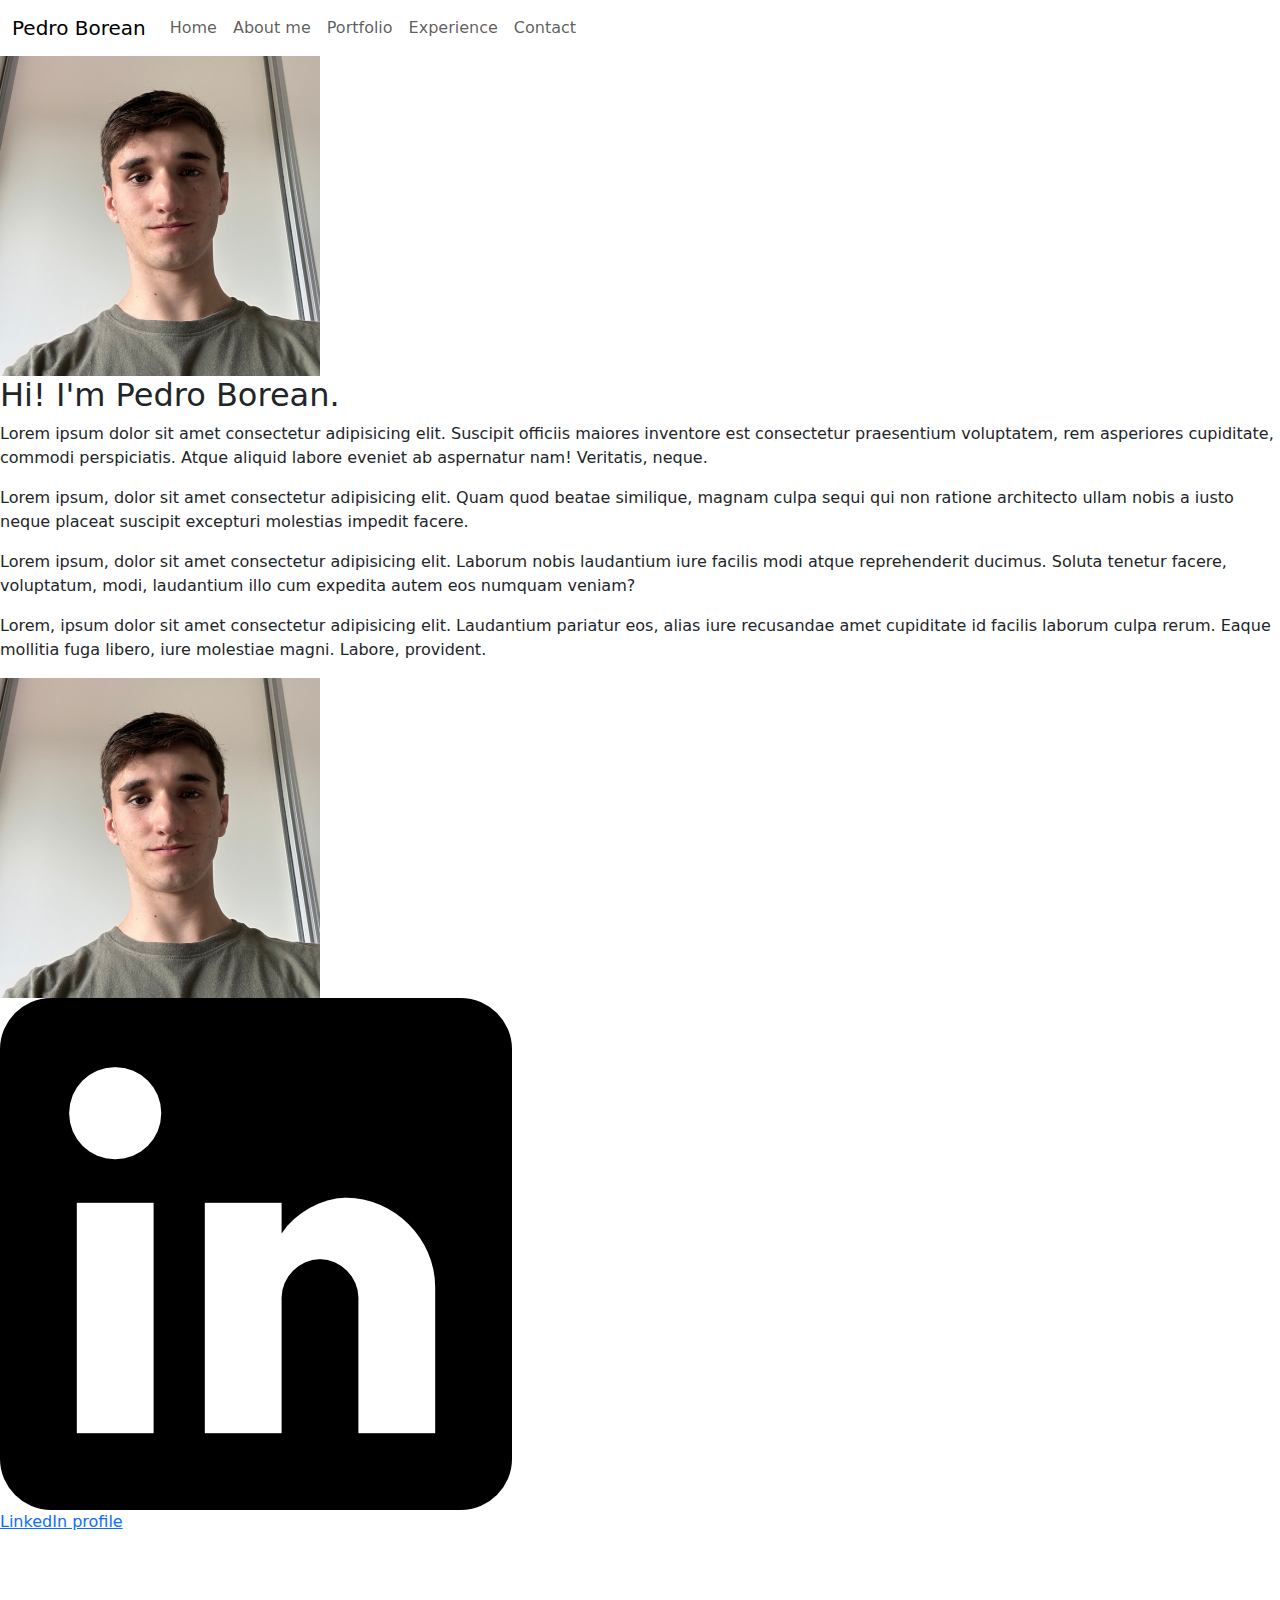
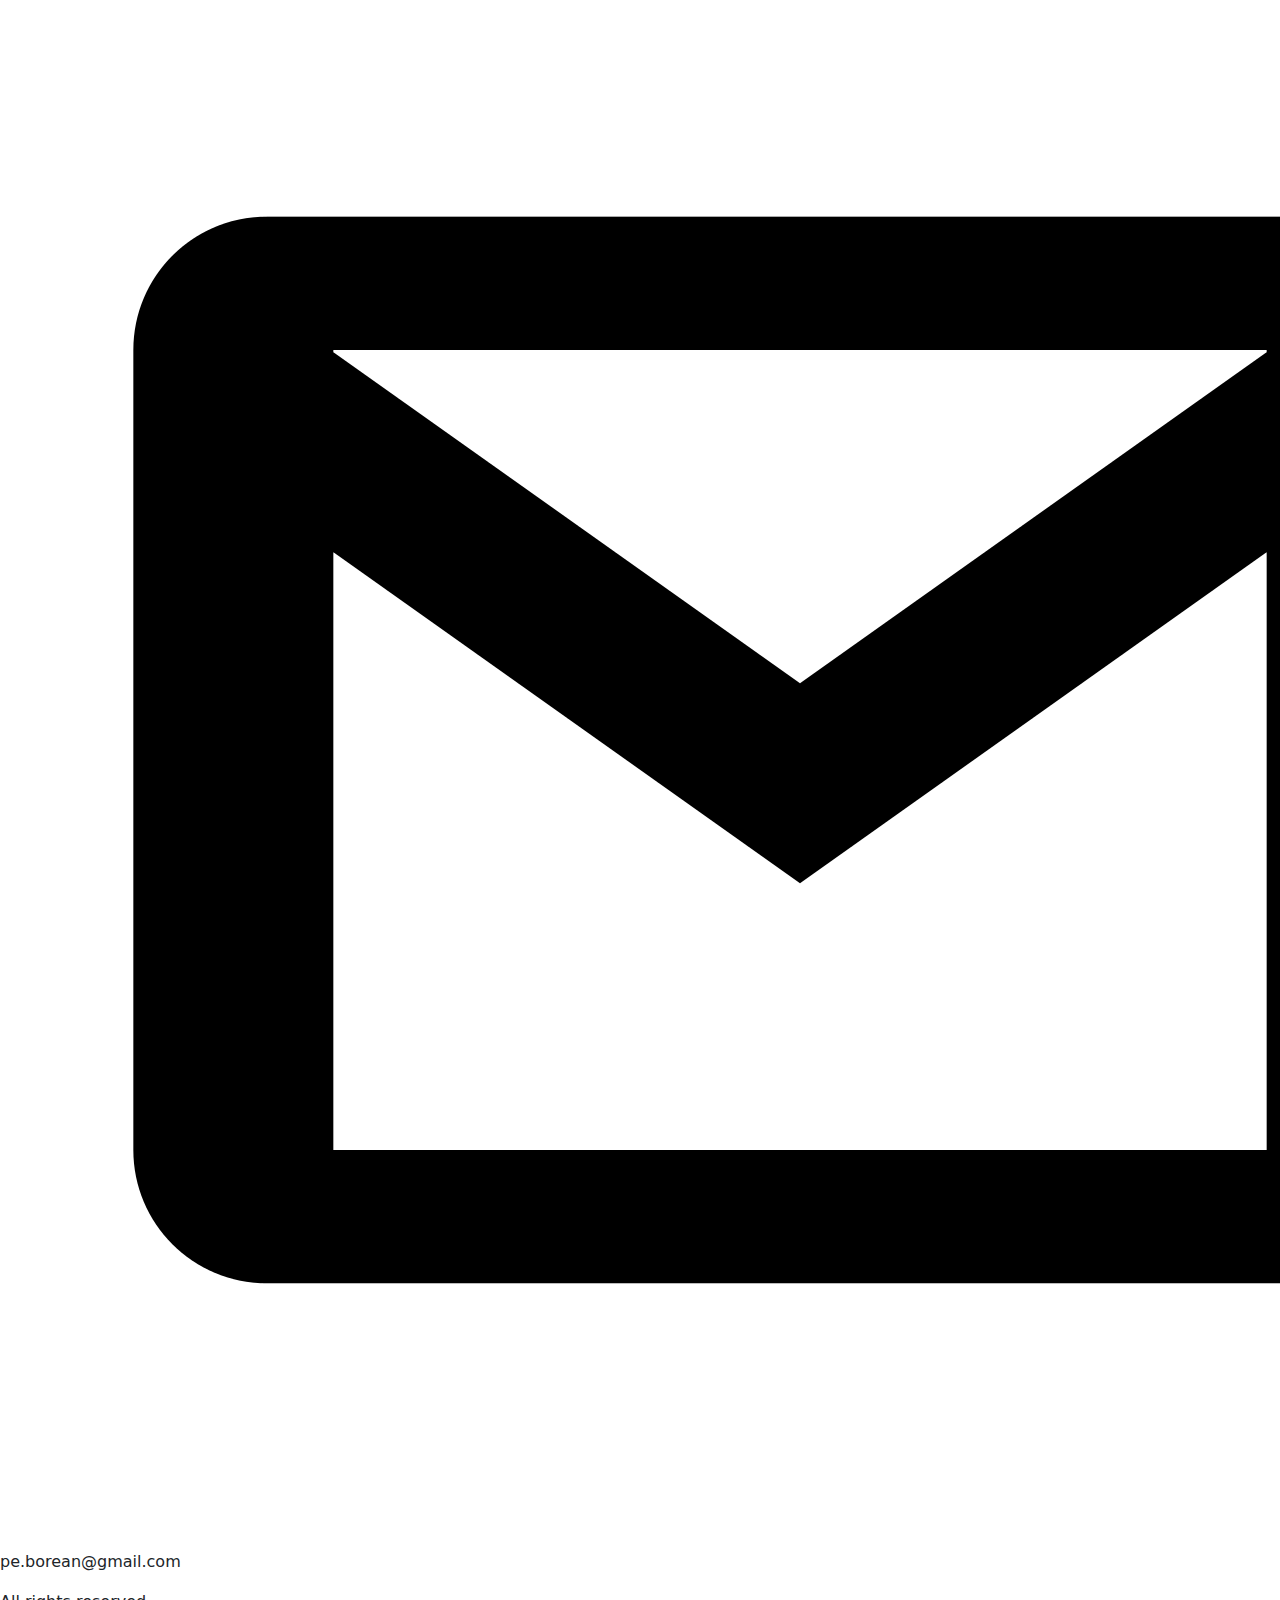
==== pages/about-me.html @ 02f2e6bb "first commit" ====
<!DOCTYPE html>
  <html lang="en">
  <head>
    <meta charset="UTF-8">
    <meta name="viewport" content="width=device-width, initial-scale=1.0">
    <title>Pedro Borean - Portfolio</title>
    <!-- Link to bootstrap -->
    <link href="https://cdn.jsdelivr.net/npm/bootstrap@5.3.3/dist/css/bootstrap.min.css" rel="stylesheet" integrity="sha384-QWTKZyjpPEjISv5WaRU9OFeRpok6YctnYmDr5pNlyT2bRjXh0JMhjY6hW+ALEwIH" crossorigin="anonymous">

    <!-- Link to my css -->
    <link rel="stylesheet" href="./css/main.css">
    
    <!-- Link for font -->
    <link rel="preconnect" href="https://fonts.googleapis.com">
    <link rel="preconnect" href="https://fonts.gstatic.com" crossorigin>
    <link href="https://fonts.googleapis.com/css2?family=Kumbh+Sans:wght@100..900&display=swap" rel="stylesheet">
  </head>
  <body>

    <!-- Header -->
    <header>
        <nav class="navbar navbar-expand-lg" id="header-nav-bc">
            <div class="container-fluid">
              <a class="navbar-brand" href="#" id="nav-tittle">Pedro Borean</a>
              <button class="navbar-toggler" type="button" data-bs-toggle="collapse" data-bs-target="#navbarText" aria-controls="navbarText" aria-expanded="false" aria-label="Toggle navigation">
                <span class="navbar-toggler-icon"></span>
              </button>
              <div class="collapse navbar-collapse" id="navbarText">
                <ul class="navbar-nav me-auto mb-2 mb-lg-0">
                  <li class="nav-item" id="nav-items-styles">
                    <a class="nav-link" id="nav-items-link" aria-current="page" href="#">Home</a>
                  </li>
                  <li class="nav-item" id="nav-items-styles">
                    <a class="nav-link" id="nav-items-link" href="./pages/about-me.html">About me</a>
                  </li>
                  <li class="nav-item " id="nav-items-styles">
                    <a class="nav-link" id="nav-items-link" href="./pages/projects.html">Portfolio</a>
                  </li>
                  <li class="nav-item" id="nav-items-styles">
                    <a class="nav-link" id="nav-items-link"  href="./pages/experience.html">Experience</a>
                  </li>
                  <li class="nav-item"
                  id="nav-items-styles">
                    <a class="nav-link" id="nav-items-link" href="./pages/contact.html">Contact</a>
                  </li>
                </ul>
              </div>
            </div>
          </nav>
    </header>
    
    <main>
            
        <!-- Top of page -->
        <div class="about-me-page-img-tittle">
                <img src="../img/foto-propia.png" alt="Pedro Borean's face photo" class="about-me-page-img">
                <h2 class="about-me-page-tittle">Hi! I'm Pedro Borean.</h2>
            </div>

            <!-- Article -->
            <article class="about-me-page-text">
               <p>
                    Lorem ipsum dolor sit amet consectetur adipisicing elit. Suscipit officiis maiores inventore est consectetur praesentium voluptatem, rem asperiores cupiditate, commodi perspiciatis. Atque aliquid labore eveniet ab aspernatur nam! Veritatis, neque.
                </p>
                <p>
                    Lorem ipsum, dolor sit amet consectetur adipisicing elit. Quam quod beatae similique, magnam culpa sequi qui non ratione architecto ullam nobis a iusto neque placeat suscipit excepturi molestias impedit facere.
                </p>
                <p>
                    Lorem ipsum, dolor sit amet consectetur adipisicing elit. Laborum nobis laudantium iure facilis modi atque reprehenderit ducimus. Soluta tenetur facere, voluptatum, modi, laudantium illo cum expedita autem eos numquam veniam?
                </p>
                <p>
                    Lorem, ipsum dolor sit amet consectetur adipisicing elit. Laudantium pariatur eos, alias iure recusandae amet cupiditate id facilis laborum culpa rerum. Eaque mollitia fuga libero, iure molestiae magni. Labore, provident.
                </p> 
            </article>
    </main>
        <!-- Footer -->
        <footer>
            <img src="../img/foto-propia.png" alt="Pedro Borean's photo" class="footer-self-photo">
    
            <!-- Linkedin link -->
            <div class="linkedin-image-link">
                <a href="https://www.linkedin.com/in/pedro-borean/">
                    <img src="../img/linkedin-logo.png" alt="Pedro's Linkedin profile" class="linkedin-image">
                    <p>LinkedIn profile</p>
                </a>
                <!-- Gmail link -->
                <div>
                    <img src="../img/gmail-logo.png" alt="mail logo" class="mail-logo">
                    <p>
                        pe.borean@gmail.com
                    </p>
                </div>
            </div>
            <p class="all-rights-reserved">All rights reserved.</p>
        </footer>
</body>
<!-- Link to Bootstrap JS -->
<script src="https://cdn.jsdelivr.net/npm/bootstrap@5.3.3/dist/js/bootstrap.bundle.min.js" integrity="sha384-YvpcrYf0tY3lHB60NNkmXc5s9fDVZLESaAA55NDzOxhy9GkcIdslK1eN7N6jIeHz" crossorigin="anonymous"></script>
</html>
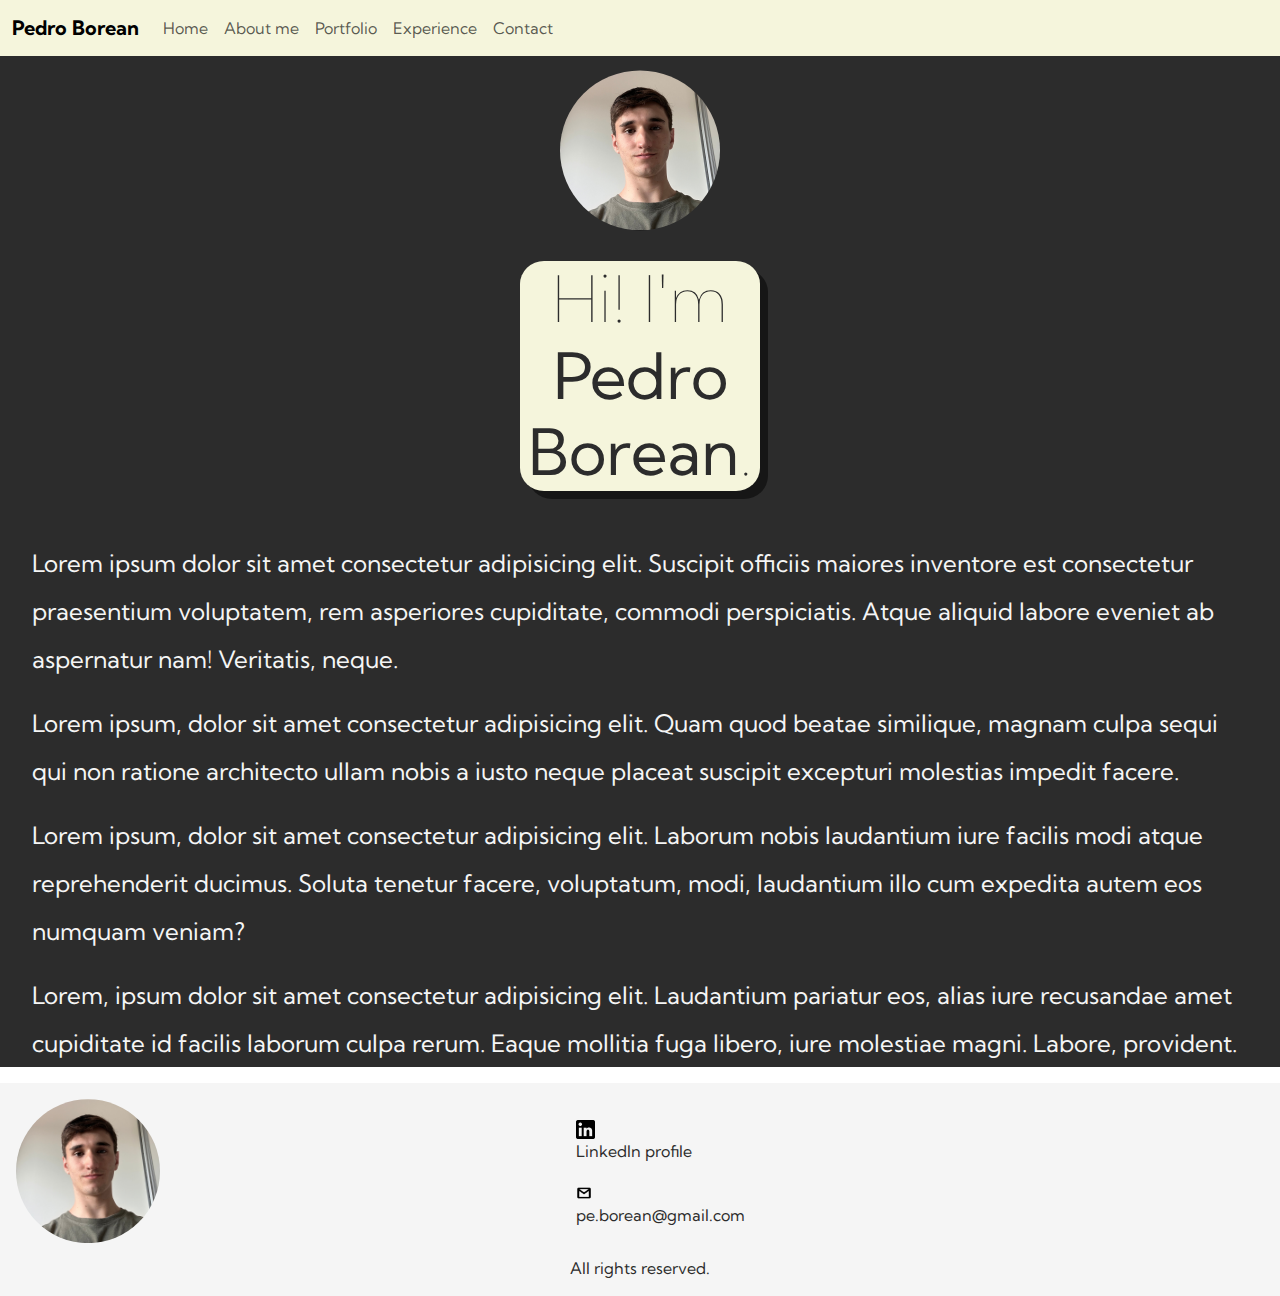
==== commit 56aca38f: "Link correctly the header. Main mobile styles. Index mobile style’s correction Footer mobile styles." ====
--- a/pages/about-me.html
+++ b/pages/about-me.html
@@ -3,12 +3,13 @@
   <head>
     <meta charset="UTF-8">
     <meta name="viewport" content="width=device-width, initial-scale=1.0">
-    <title>Pedro Borean - Portfolio</title>
+    <title>about me</title>
+
     <!-- Link to bootstrap -->
     <link href="https://cdn.jsdelivr.net/npm/bootstrap@5.3.3/dist/css/bootstrap.min.css" rel="stylesheet" integrity="sha384-QWTKZyjpPEjISv5WaRU9OFeRpok6YctnYmDr5pNlyT2bRjXh0JMhjY6hW+ALEwIH" crossorigin="anonymous">
 
     <!-- Link to my css -->
-    <link rel="stylesheet" href="./css/main.css">
+    <link rel="stylesheet" href="../css/main.css">
     
     <!-- Link for font -->
     <link rel="preconnect" href="https://fonts.googleapis.com">
@@ -19,42 +20,42 @@
 
     <!-- Header -->
     <header>
-        <nav class="navbar navbar-expand-lg" id="header-nav-bc">
-            <div class="container-fluid">
-              <a class="navbar-brand" href="#" id="nav-tittle">Pedro Borean</a>
-              <button class="navbar-toggler" type="button" data-bs-toggle="collapse" data-bs-target="#navbarText" aria-controls="navbarText" aria-expanded="false" aria-label="Toggle navigation">
-                <span class="navbar-toggler-icon"></span>
-              </button>
-              <div class="collapse navbar-collapse" id="navbarText">
-                <ul class="navbar-nav me-auto mb-2 mb-lg-0">
-                  <li class="nav-item" id="nav-items-styles">
-                    <a class="nav-link" id="nav-items-link" aria-current="page" href="#">Home</a>
-                  </li>
-                  <li class="nav-item" id="nav-items-styles">
-                    <a class="nav-link" id="nav-items-link" href="./pages/about-me.html">About me</a>
-                  </li>
-                  <li class="nav-item " id="nav-items-styles">
-                    <a class="nav-link" id="nav-items-link" href="./pages/projects.html">Portfolio</a>
-                  </li>
-                  <li class="nav-item" id="nav-items-styles">
-                    <a class="nav-link" id="nav-items-link"  href="./pages/experience.html">Experience</a>
-                  </li>
-                  <li class="nav-item"
-                  id="nav-items-styles">
-                    <a class="nav-link" id="nav-items-link" href="./pages/contact.html">Contact</a>
-                  </li>
-                </ul>
-              </div>
+      <nav class="navbar navbar-expand-lg" id="header-nav-bc">
+          <div class="container-fluid">
+            <a class="navbar-brand" href="../index.html" id="nav-tittle">Pedro Borean</a>
+            <button class="navbar-toggler" type="button" data-bs-toggle="collapse" data-bs-target="#navbarText" aria-controls="navbarText" aria-expanded="false" aria-label="Toggle navigation">
+              <span class="navbar-toggler-icon"></span>
+            </button>
+            <div class="collapse navbar-collapse" id="navbarText">
+              <ul class="navbar-nav me-auto mb-2 mb-lg-0">
+                <li class="nav-item" id="nav-items-styles">
+                  <a class="nav-link" id="nav-items-link" aria-current="page" href="../index.html">Home</a>
+                </li>
+                <li class="nav-item" id="nav-items-styles">
+                  <a class="nav-link" id="nav-items-link" href="./about-me.html">About me</a>
+                </li>
+                <li class="nav-item " id="nav-items-styles">
+                  <a class="nav-link" id="nav-items-link" href="./projects.html">Portfolio</a>
+                </li>
+                <li class="nav-item" id="nav-items-styles">
+                  <a class="nav-link" id="nav-items-link"  href="./experience.html">Experience</a>
+                </li>
+                <li class="nav-item"
+                id="nav-items-styles">
+                  <a class="nav-link" id="nav-items-link" href="./contact.html">Contact</a>
+                </li>
+              </ul>
             </div>
-          </nav>
-    </header>
+          </div>
+        </nav>
+  </header>
     
     <main>
             
         <!-- Top of page -->
         <div class="about-me-page-img-tittle">
                 <img src="../img/foto-propia.png" alt="Pedro Borean's face photo" class="about-me-page-img">
-                <h2 class="about-me-page-tittle">Hi! I'm Pedro Borean.</h2>
+                <h2 class="about-me-page-tittle">Hi! I'm <b>Pedro Borean</b>.</h2>
             </div>
 
             <!-- Article -->
--- a/css/main.css
+++ b/css/main.css
@@ -0,0 +1,693 @@
+
+*{
+    margin: 0;
+    padding: 0;
+    box-sizing: border-box;
+    font-family: "Kumbh Sans";
+}
+
+/* Quiting every <a> underline */
+a{
+    text-decoration: none;
+}
+
+
+
+
+
+/* Header's styles */
+
+header{
+    background-color: #F5F5DC;
+    color: black;
+}
+/* Taking out the text's colors */
+
+header a{
+    color: #2C2C2C;
+}
+
+/* Tittle's styles */
+
+#nav-tittle{
+    font-family: "Kumbh Sans" ; 
+    font-weight: bolder;
+}
+
+/* Item's styles */
+
+#nav-items-styles:hover{
+    background-color: #2C2C2C;
+    width: fit-content;
+    height: fit-content;
+    border-radius: 0.5rem;
+}
+
+#nav-items-link:hover{
+    color:whitesmoke;
+}
+
+
+
+
+/* Main's styles */
+
+main{
+    background-color: #2C2C2C;
+    color: whitesmoke;
+}
+
+main a{
+    color: whitesmoke;
+}
+
+
+
+
+/* Footer */
+footer{
+    background-color: whitesmoke;
+    color: #2C2C2C;
+    height: fit-content;
+    display: grid;
+    grid-template-areas: 
+    "img link"
+    "img mail"
+    "arr arr";
+    grid-template-columns: 45% 55%;
+}
+
+footer a{
+    color: #2C2C2C;
+}
+
+/* My photo */
+.footer-self-photo{
+    clip-path: circle(50% at 50% 50%);
+    height: 9rem;
+    margin: 1rem 1rem .8rem;
+    grid-area: img;
+}
+
+/* LinkedIn's image + link */
+
+.linkedin-image-link{
+    grid-area: link;
+    margin-top: 2rem;
+    width: fit-content;
+}
+
+/* LinkedIn's image */
+.linkedin-image{
+   height: 1.2rem ;
+}
+
+/* Mail + Logo */
+.footer-mail-logo{
+    width: fit-content;
+    grid-area: mail;
+}
+
+/* Mail logo */
+.mail-logo{
+    height: 1rem;
+}
+
+.all-rights-reserved{
+    grid-area: arr;
+    display: grid;
+    align-content: center;
+    justify-content: center;
+}
+
+
+
+
+
+
+
+
+
+
+
+/* Index */
+
+.index-main{
+    height: 100%;
+    background-color: #2C2C2C;
+}
+
+/* Top of page */
+.top-index-img-tittle{
+    display: flex;
+    flex-wrap: wrap;
+    justify-content: center;
+}
+
+/* Img */
+.top-index-img{
+    clip-path: circle(50% at 50% 50%);
+    height: 13rem;
+    margin-top: 2rem;
+    border-radius: 50%;
+    border: 0.25rem solid #F5F5DC;
+}
+
+/* Tittle */
+.top-index-tittle{
+    margin: 2rem 1.2rem 0 1.2rem;
+    font-size: 1.8rem;
+    text-align: center;
+    line-height: 2rem;
+    font-weight: 100;
+}
+
+.top-index-tittle b{
+    font-size: 2.3rem;
+    font-weight: 500;
+}
+
+/* Text section */
+.index-text-section{
+display: grid;
+grid-template-areas: 
+"caption caption caption"
+"portfolio none contact";
+}
+
+/* Caption */
+.index-text-caption{
+    margin: 3rem 2.2rem 2rem 2.2rem;
+    grid-area: caption;
+    line-height: 1.5rem;
+}
+
+
+
+/* Go to the "projects" page */
+
+.go-to-project-page{
+    background-color: #F5F5DC;
+    margin: 0 0 3rem 1.5rem;
+    padding: .2rem;
+    border-radius: 15%;
+    box-shadow: .5rem .5rem rgba(0,0,0,0.5);
+    grid-area: portfolio;
+}
+
+.go-to-project-page-text{
+    color: #2C2C2C ;
+    font-weight: 700;
+}
+
+.go-to-project-page:hover{
+    box-shadow: 0 0 0 .5rem rgba(0,0,0,0.5);
+    padding: .3rem;
+}
+
+/* Go to contact page */
+.go-to-contact-page{
+    color: whitesmoke;
+    padding: .2rem;
+    border-radius: 15%;
+    border: solid whitesmoke .2rem;
+    grid-area: contact;
+    box-shadow: .5rem .5rem rgba(0,0,0,0.5);
+    margin: 0 1.5rem 3rem 0;
+}
+.go-to-contact-page:hover{
+    box-shadow: 0 0 0 .5rem rgba(0,0,0,0.5);
+    background-color: whitesmoke;
+    border: #2C2C2C;
+    color: #2C2C2C;
+    padding: .3rem;
+}
+
+.go-to-contact-page-text{
+    color: whitesmoke;
+    font-weight: 700;
+    padding: 1rem;
+}
+
+.go-to-contact-page-text:hover{
+    color: #2C2C2C;
+}
+
+
+
+
+
+
+
+
+
+
+
+
+
+
+
+
+
+/* About me page */
+
+/* Top of the page */
+
+.about-me-page-img-tittle{
+    display: flex;
+    flex-direction: column;
+    align-items: center;
+}
+
+/* Img */
+.about-me-page-img{
+    clip-path: circle(50% at 50% 50%);
+    height: 10rem;
+    width: 10rem;
+    margin: .9rem;
+    box-shadow: .5rem .5rem rgba(0,0,0,0.5);
+}
+
+/* Tittle */
+.about-me-page-tittle{
+    margin: 1rem;
+    font-size: 4rem;
+    font-weight: lighter;
+    background-color:#F5F5DC;
+    color: #2C2C2C;
+    border-radius: 10%;
+    width: 15rem;
+    text-align: center;
+    box-shadow: .5rem .5rem rgba(0,0,0,0.5);
+}
+
+.about-me-page-tittle b{
+    font-weight: bolder;
+}
+/* Text */
+.about-me-page-text{
+    line-height: 3rem;
+    margin: 2rem 2rem 0 2rem;
+    font-size: x-large;
+    font-stretch: extra-condensed;
+}
+
+
+
+
+
+
+
+
+
+
+
+
+
+
+/* Project's Page */
+
+.project-page{
+    display: flex;
+    flex-direction: column;
+    align-items: center;
+}
+
+/* Project page's styles */
+
+.project-page-tittle{
+    font-size: 3rem;
+    margin-top: 1rem;
+    margin-bottom: 1.7rem;
+    border-bottom: solid whitesmoke;
+    font-weight: bolder;
+}
+
+
+
+
+/* Proyect 1's styles */
+.project-1-page{
+    display: grid;
+    align-items: center;
+    grid-template-areas: 
+    "tittle tittle"
+    "img text"
+    "tech text"
+    "text text";
+    background-color: #F5F5DC;
+    color: #2C2C2C;
+    box-shadow: .5rem .5rem rgba(0,0,0,0.5);
+    margin: 1rem;
+    padding: 1rem;
+
+}
+
+/* tittle */
+.project-1-page-tittle{
+    grid-area: tittle;
+    color: #2C2C2C;
+    margin-bottom: 1rem;
+    font-size: 1.7rem;
+    font-weight: bold;
+}
+
+/* Img's style */
+.project-1-page-img{
+    height: 5rem;
+    border-radius: 10%;
+    box-shadow: .5rem .5rem rgba(0,0,0,0.5);
+    grid-area: img;
+}
+
+/* tech list */
+.project-1-page-tech{
+    grid-area: tech;
+    margin-top: .25rem;
+    padding: 5px;
+    list-style: none;
+    display: flex;
+    flex-wrap: nowrap;
+    flex-direction: row;
+    justify-content: space-around;
+    font-size: 1rem;
+}
+
+/* tech list items */
+.project-1-page-tech li {
+    border-bottom: solid #2C2C2C;
+    border-width: 2px;
+}
+
+/* text */
+.project-1-page-text{
+    grid-area: text;
+    line-height: 45px;
+    font-size: 20px;
+}
+
+#project-1-page-go-to-project{
+    padding: 10px;
+}
+
+
+
+
+
+/* Proyect 2's styles */
+.project-2-page{
+    display: flex;
+    flex-wrap: nowrap;
+    flex-direction: row;
+}
+
+/* tittle */
+.project-2-page-tittle{
+    padding-bottom: 10px;
+    font-size: 30px;
+    margin-top:30px;
+}
+
+/* Img + Tech's style */
+.project-2-page-img-tech{
+    display: inline-block;
+}
+
+/* Img's style */
+.project-2-page-img{
+    height: 200px;
+    clip-path: circle(69.7% at 50% 50%);
+    border: solid whitesmoke 2px;
+}
+
+/* tech list */
+.project-2-page-tech{
+    padding: 5px;
+    list-style: none;
+    display: flex;
+    flex-wrap: nowrap;
+    flex-direction: row;
+    justify-content: space-around;
+    font-size: small;
+}
+
+/* tech list items */
+.project-2-page-tech li {
+    border-bottom: solid whitesmoke;
+    border-width: 2px;
+    margin-bottom: 50px;
+}
+
+/* text */
+.project-2-page-text{
+    display: inline-block;
+    max-width: 1200px;
+    max-height: 200px;
+    padding-left: 10px;
+    text-align: top;
+    line-height: 45px;
+    font-size: 20px;
+}
+
+#project-2-page-go-to-project{
+    padding: 10px;
+}
+
+
+
+
+
+
+
+
+
+
+
+
+/* Project example */
+
+.project-example-page-tittle{
+    display: inline-block;
+    font-size: 50px;
+    margin-top: 10px;
+    margin-bottom: 20px;
+    border-bottom: solid whitesmoke;
+}
+
+/* subheadings */
+
+.project-example-page-subheading{
+    font-size: 30px;
+    margin-top: 20px;
+    margin-bottom: 20px;
+}
+
+/* summary text */
+
+.project-example-page-text{
+    line-height: 50px;
+    font-size: x-large;
+    font-stretch: extra-condensed;
+    margin-bottom: 20px;
+}
+
+
+/* Img */
+
+.project-example-page-img{
+    position: relative;
+    left: 25%;
+}
+
+
+
+
+
+
+
+
+
+
+
+
+
+
+
+
+
+
+/* Experience page's styles */
+
+/* Experience section */
+
+.experience-page-tittle{
+    display: inline-block;
+    font-size: 50px;
+    margin-top: 10px;
+    margin-bottom: 20px;
+    border-bottom: solid whitesmoke;
+}
+
+/* Experience 1 */
+
+/* tittle */
+.experience-1-page-tittle{
+    padding-bottom: 10px;
+    font-size: 30px;
+    margin-top: 15px;
+    margin-bottom: 10px;
+}
+
+/* Img + text */
+.experience-1-page-img-text{
+    display: flex;
+    flex-wrap: nowrap;
+    flex-direction: row;
+}
+
+/* Img */
+.experience-1-page-img{
+    max-width: 200px;
+    background-color: whitesmoke;
+    display: inline-block;
+}
+
+/* text */
+.experience-1-page-text{
+    display: inline-block;
+    max-width: 1200px;
+    max-height: 200px;
+    padding-left: 20px;
+    text-align: top;
+    line-height: 45px;
+    font-size: 20px;
+}
+
+
+
+/* Experience 2 */
+
+/* tittle */
+.experience-2-page-tittle{
+    padding-bottom: 10px;
+    font-size: 30px;
+    margin-top: 40px;
+    margin-bottom: 10px;
+}
+
+/* Img + text */
+.experience-2-page-img-text{
+    display: flex;
+    flex-wrap: nowrap;
+    flex-direction: row;
+}
+
+/* Img */
+.experience-2-page-img{
+    height: 200px;
+    background-color: whitesmoke;
+    display: inline-block;
+    margin-bottom: 20px;
+}
+
+/* text */
+.experience-2-page-text{
+    display: inline-block;
+    max-width: 1200px;
+    max-height: 200px;
+    padding-left: 20px;
+    text-align: top;
+    line-height: 45px;
+    font-size: 20px;
+}
+
+
+
+
+
+
+
+
+
+
+
+
+
+/* Contact Page */
+
+/* tittle */
+
+.contact-tittle{
+    display: inline-block;
+    font-size: 50px;
+    margin-top: 10px;
+    margin-bottom: 20px;
+}
+
+
+/* fieldset */
+
+fieldset{
+    height: 500px;
+    width: 1500px;
+    margin-left: 175px;
+    margin-bottom: 30px;
+    display: flex;
+    flex-wrap: nowrap;
+    flex-direction: column;
+    justify-content: space-around;
+}
+
+/* Name + Email */
+
+.name-email{
+    display: flex;
+    flex-wrap: nowrap;
+    flex-direction: row;
+    justify-content: space-around;
+}
+
+/* Name */
+
+.name-label{
+    display: inline-block;
+    font-size: 20px;
+    margin-bottom: 20px;
+    border-bottom: solid whitesmoke;
+}
+
+.name-input{
+    height: 30px;
+    width: 500px;
+}
+
+
+/* Email */
+
+.email-label{
+    display: inline-block;
+    font-size: 20px;
+    margin-bottom: 20px;
+    border-bottom: solid whitesmoke;
+}
+
+.email-input{
+    height: 30px;
+    width: 500px;
+}
+
+/* Message */
+
+.message-label{
+    display: inline-block;
+    font-size: 25px;
+    border-bottom: solid whitesmoke;
+    margin-left: 25px;
+}
+
+.message-input{
+    height: 300px;
+    width: 1450px;
+    margin: 25px 25px 25px 25px;
+}
+
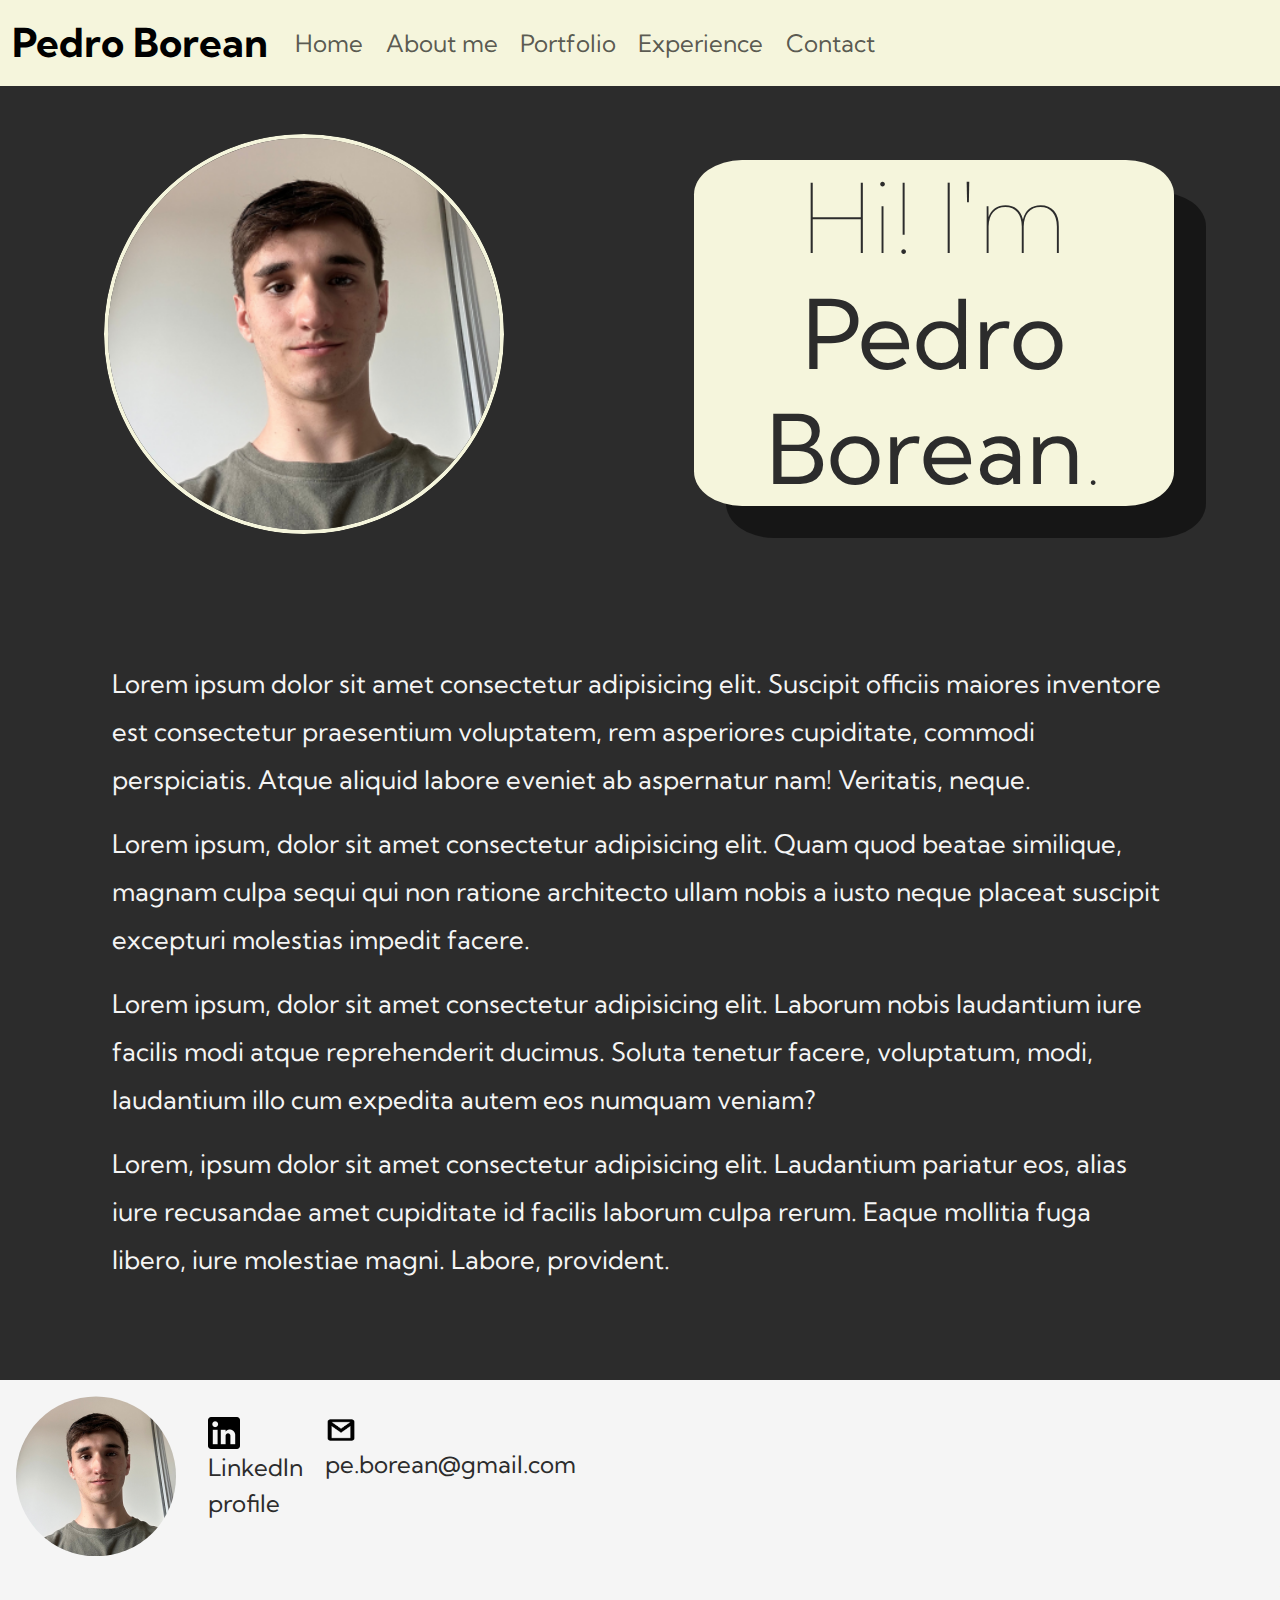
==== commit 0b863bbd: "2nda entrega completa" ====
--- a/pages/about-me.html
+++ b/pages/about-me.html
@@ -75,25 +75,30 @@
             </article>
     </main>
         <!-- Footer -->
-        <footer>
-            <img src="../img/foto-propia.png" alt="Pedro Borean's photo" class="footer-self-photo">
-    
-            <!-- Linkedin link -->
-            <div class="linkedin-image-link">
-                <a href="https://www.linkedin.com/in/pedro-borean/">
-                    <img src="../img/linkedin-logo.png" alt="Pedro's Linkedin profile" class="linkedin-image">
-                    <p>LinkedIn profile</p>
-                </a>
-                <!-- Gmail link -->
-                <div>
-                    <img src="../img/gmail-logo.png" alt="mail logo" class="mail-logo">
-                    <p>
-                        pe.borean@gmail.com
-                    </p>
-                </div>
-            </div>
-            <p class="all-rights-reserved">All rights reserved.</p>
-        </footer>
+    <footer>
+      <div>
+        <img src="../img/foto-propia.png" alt="Pedro Borean's photo" class="footer-self-photo">
+
+        <!-- Linkedin link -->
+        <div class="linkedin-image-link">
+            <a href="https://www.linkedin.com/in/pedro-borean/">
+              <img src="../img/linkedin-logo.png" alt="Pedro's Linkedin profile" class="linkedin-image">
+                <p>LinkedIn profile</p>
+            </a>
+        </div>
+
+        <!-- Gmail link -->
+        <div class="footer-mail-logo">
+          <a href="">
+              <img src="../img/gmail-logo.png" alt="mail logo" class="mail-logo">
+              <p>
+                pe.borean@gmail.com
+              </p>
+          </a>
+        </div>  
+      </div>
+      <p class="all-rights-reserved">All rights reserved.</p>
+    </footer>
 </body>
 <!-- Link to Bootstrap JS -->
 <script src="https://cdn.jsdelivr.net/npm/bootstrap@5.3.3/dist/js/bootstrap.bundle.min.js" integrity="sha384-YvpcrYf0tY3lHB60NNkmXc5s9fDVZLESaAA55NDzOxhy9GkcIdslK1eN7N6jIeHz" crossorigin="anonymous"></script>
--- a/css/main.css
+++ b/css/main.css
@@ -72,8 +72,7 @@
     display: grid;
     grid-template-areas: 
     "img link"
-    "img mail"
-    "arr arr";
+    "img mail";
     grid-template-columns: 45% 55%;
 }
 
@@ -136,6 +135,13 @@
     height: 100%;
     background-color: #2C2C2C;
 }
+
+/* desktop tittle*/
+
+.index-tittle-desktop{
+    display: none;
+}
+
 
 /* Top of page */
 .top-index-img-tittle{
@@ -181,7 +187,6 @@
     grid-area: caption;
     line-height: 1.5rem;
 }
-
 
 
 /* Go to the "projects" page */
@@ -328,24 +333,19 @@
 
 /* Proyect 1's styles */
 .project-1-page{
-    display: grid;
+    display: flex;
+    flex-direction: column;
+    gap: 1rem;
     align-items: center;
-    grid-template-areas: 
-    "tittle tittle"
-    "img text"
-    "tech text"
-    "text text";
     background-color: #F5F5DC;
     color: #2C2C2C;
     box-shadow: .5rem .5rem rgba(0,0,0,0.5);
     margin: 1rem;
     padding: 1rem;
-
 }
 
 /* tittle */
 .project-1-page-tittle{
-    grid-area: tittle;
     color: #2C2C2C;
     margin-bottom: 1rem;
     font-size: 1.7rem;
@@ -362,7 +362,6 @@
 
 /* tech list */
 .project-1-page-tech{
-    grid-area: tech;
     margin-top: .25rem;
     padding: 5px;
     list-style: none;
@@ -383,11 +382,27 @@
 .project-1-page-text{
     grid-area: text;
     line-height: 45px;
-    font-size: 20px;
-}
-
-#project-1-page-go-to-project{
-    padding: 10px;
+    font-size: 1rem;
+}
+
+
+/* go to project button */
+.project-1-page-go-to-project{
+    display: inline-block;
+    background-color: whitesmoke;
+    padding: .2rem;
+    border-radius: 15%;
+    box-shadow: .5rem .5rem rgba(0,0,0,0.5);
+}
+
+.project-1-page-go-to-project-text{
+    color: #2C2C2C ;
+    font-weight: 700;
+}
+
+.project-1-page-go-to-project:hover{
+    box-shadow: 0 0 0 .5rem rgba(0,0,0,0.5);
+    padding: .3rem;
 }
 
 
@@ -397,61 +412,79 @@
 /* Proyect 2's styles */
 .project-2-page{
     display: flex;
-    flex-wrap: nowrap;
-    flex-direction: row;
+    flex-direction: column;
+    gap: 1rem;
+    align-items: center;
+    background-color: #F5F5DC;
+    color: #2C2C2C;
+    box-shadow: .5rem .5rem rgba(0,0,0,0.5);
+    margin: 1rem;
+    padding: 1rem;
 }
 
 /* tittle */
 .project-2-page-tittle{
-    padding-bottom: 10px;
-    font-size: 30px;
-    margin-top:30px;
-}
-
-/* Img + Tech's style */
-.project-2-page-img-tech{
-    display: inline-block;
+    color: #2C2C2C;
+    margin-bottom: 1rem;
+    font-size: 1.7rem;
+    font-weight: bold;
 }
 
 /* Img's style */
 .project-2-page-img{
-    height: 200px;
-    clip-path: circle(69.7% at 50% 50%);
-    border: solid whitesmoke 2px;
+    height: 5rem;
+    border-radius: 10%;
+    box-shadow: .5rem .5rem rgba(0,0,0,0.5);
+    grid-area: img;
 }
 
 /* tech list */
 .project-2-page-tech{
+    margin-top: .25rem;
     padding: 5px;
     list-style: none;
     display: flex;
     flex-wrap: nowrap;
     flex-direction: row;
     justify-content: space-around;
-    font-size: small;
+    font-size: 1rem;
 }
 
 /* tech list items */
 .project-2-page-tech li {
-    border-bottom: solid whitesmoke;
+    border-bottom: solid #2C2C2C;
     border-width: 2px;
-    margin-bottom: 50px;
 }
 
 /* text */
 .project-2-page-text{
+    grid-area: text;
+    line-height: 45px;
+    font-size: 1rem;
+}
+
+
+/* go to project button */
+.project-2-page-go-to-project{
     display: inline-block;
-    max-width: 1200px;
-    max-height: 200px;
-    padding-left: 10px;
-    text-align: top;
-    line-height: 45px;
-    font-size: 20px;
-}
-
-#project-2-page-go-to-project{
-    padding: 10px;
-}
+    background-color: whitesmoke;
+    padding: .2rem;
+    border-radius: 15%;
+    box-shadow: .5rem .5rem rgba(0,0,0,0.5);
+}
+
+.project-2-page-go-to-project-text{
+    color: #2C2C2C ;
+    font-weight: 700;
+}
+
+.project-2-page-go-to-project:hover{
+    box-shadow: 0 0 0 .5rem rgba(0,0,0,0.5);
+    padding: .3rem;
+}
+
+
+
 
 
 
@@ -466,20 +499,26 @@
 
 /* Project example */
 
+.work-example-page{
+    display: flex;
+    flex-direction: column;
+    align-items: center;
+}
+
+
+/* Tittle */
 .project-example-page-tittle{
     display: inline-block;
-    font-size: 50px;
-    margin-top: 10px;
-    margin-bottom: 20px;
+    font-size: 3rem;
+    margin: 1rem 0 1.5rem 1rem;
     border-bottom: solid whitesmoke;
 }
 
 /* subheadings */
 
 .project-example-page-subheading{
-    font-size: 30px;
-    margin-top: 20px;
-    margin-bottom: 20px;
+    font-size: 2rem;
+    margin: 1rem;
 }
 
 /* summary text */
@@ -488,15 +527,15 @@
     line-height: 50px;
     font-size: x-large;
     font-stretch: extra-condensed;
-    margin-bottom: 20px;
+    margin: 2rem;
 }
 
 
 /* Img */
 
 .project-example-page-img{
-    position: relative;
-    left: 25%;
+    height: 12rem;
+    margin-bottom: 3rem;
 }
 
 
@@ -518,24 +557,35 @@
 
 /* Experience page's styles */
 
+.experience-page{
+    display: flex;
+    flex-direction: column;
+    align-items: center;
+}
+
 /* Experience section */
 
 .experience-page-tittle{
-    display: inline-block;
-    font-size: 50px;
-    margin-top: 10px;
-    margin-bottom: 20px;
+    font-size: 3rem;
+    margin-top: 1rem;
+    margin-bottom: 1.7rem;
     border-bottom: solid whitesmoke;
-}
+    font-weight: bolder;
+}
+
 
 /* Experience 1 */
+.experience-page-1{
+    display: flex;
+    flex-direction: column;
+    align-items: center;
+}
 
 /* tittle */
 .experience-1-page-tittle{
-    padding-bottom: 10px;
-    font-size: 30px;
-    margin-top: 15px;
-    margin-bottom: 10px;
+    font-size: 2rem;
+    margin-top: 1rem;
+    margin-bottom: 1rem;
 }
 
 /* Img + text */
@@ -547,32 +597,37 @@
 
 /* Img */
 .experience-1-page-img{
-    max-width: 200px;
+    width: 5rem;
+    height: 5rem;
     background-color: whitesmoke;
-    display: inline-block;
+    margin-left: 1rem;
 }
 
 /* text */
 .experience-1-page-text{
-    display: inline-block;
-    max-width: 1200px;
-    max-height: 200px;
-    padding-left: 20px;
+    margin-left: 1rem;
+    margin-right: .5rem;
     text-align: top;
-    line-height: 45px;
-    font-size: 20px;
+    line-height: 20px;
+    font-size: 1rem;
 }
 
 
 
 /* Experience 2 */
+.experience-page-2{
+    margin: 2rem 0 2rem 0;
+    display: flex;
+    flex-direction: column;
+    align-items: center;
+}
 
 /* tittle */
 .experience-2-page-tittle{
-    padding-bottom: 10px;
-    font-size: 30px;
-    margin-top: 40px;
-    margin-bottom: 10px;
+    
+    font-size: 2rem;
+    margin-top: 1rem;
+    margin-bottom: 1rem;
 }
 
 /* Img + text */
@@ -584,21 +639,19 @@
 
 /* Img */
 .experience-2-page-img{
-    height: 200px;
+    width: 5rem;
+    height: 5rem;
     background-color: whitesmoke;
-    display: inline-block;
-    margin-bottom: 20px;
+    margin-left: 1rem;
 }
 
 /* text */
 .experience-2-page-text{
-    display: inline-block;
-    max-width: 1200px;
-    max-height: 200px;
-    padding-left: 20px;
+    margin-left: 1rem;
+    margin-right: .5rem;
     text-align: top;
-    line-height: 45px;
-    font-size: 20px;
+    line-height: 20px;
+    font-size: 1rem;
 }
 
 
@@ -615,25 +668,29 @@
 
 /* Contact Page */
 
+.contact-page{
+    display: grid;
+    grid-template-areas: 
+    "tittle "
+    "name"
+    "email"
+    "message";
+}
+
 /* tittle */
 
 .contact-tittle{
-    display: inline-block;
-    font-size: 50px;
-    margin-top: 10px;
-    margin-bottom: 20px;
+    grid-area: tittle;
+    font-size: 4rem;
+    margin: 2rem;
 }
 
 
 /* fieldset */
 
 fieldset{
-    height: 500px;
-    width: 1500px;
-    margin-left: 175px;
     margin-bottom: 30px;
     display: flex;
-    flex-wrap: nowrap;
     flex-direction: column;
     justify-content: space-around;
 }
@@ -641,13 +698,15 @@
 /* Name + Email */
 
 .name-email{
-    display: flex;
-    flex-wrap: nowrap;
-    flex-direction: row;
-    justify-content: space-around;
+    justify-content: left;
+    gap: 1rem;
 }
 
 /* Name */
+.name-div{
+    grid-area: name;
+    margin-left: 1rem;
+}
 
 .name-label{
     display: inline-block;
@@ -657,12 +716,16 @@
 }
 
 .name-input{
-    height: 30px;
-    width: 500px;
+    height: 2rem;
+    width: 15rem;
 }
 
 
 /* Email */
+.email-div{
+    grid-area: email;
+    margin-left: 1rem;
+}
 
 .email-label{
     display: inline-block;
@@ -672,11 +735,16 @@
 }
 
 .email-input{
-    height: 30px;
-    width: 500px;
+    height: 2rem;
+    width: 18rem;
+    margin-right: .5rem;
 }
 
 /* Message */
+
+.message-div{
+    grid-area: message;
+}
 
 .message-label{
     display: inline-block;
@@ -686,8 +754,414 @@
 }
 
 .message-input{
-    height: 300px;
-    width: 1450px;
-    margin: 25px 25px 25px 25px;
-}
-
+    height: 10rem;
+    width: 20rem;
+    margin: 1rem;
+}
+
+
+
+
+
+
+
+
+
+
+
+
+
+/* Tablet styles */
+
+@media screen and (min-width:600px){
+    /* Header styles */
+
+    /* tittle */
+    #nav-tittle{
+        font-size: 2.5rem;
+    }
+
+    /* items */
+    #nav-items-styles{
+            font-size: 1.5rem;
+            padding: 0.2rem;
+        }
+
+
+
+    /* Footer */
+    footer div{
+        display: flex;
+        flex-direction: row;
+        align-items: center;
+        gap: 1rem;
+    }
+    /* img */
+    .footer-self-photo{
+        height: 10rem;
+    }
+    
+    /* linkedin img + txt */
+    .linkedin-image-link{
+        margin: 0;
+        font-size: 1.5rem;
+    }
+
+    /* img */
+    .linkedin-image{
+        display: inline-block;
+        height: 2rem ;
+    }
+
+    /* mail */
+
+    .footer-mail-logo{
+        margin: 0;
+        font-size: 1.5rem;
+        margin-bottom: 2.7rem;
+    }
+
+    .mail-logo{
+        height: 2rem ;
+    }
+
+
+
+
+
+
+
+
+
+
+
+
+    /* Index styles */
+
+    .index-main{
+        display: flex;
+        flex-direction: column;
+        gap: 2rem;
+    }
+
+    
+    /* Img */
+    .top-index-img{
+        height: 20rem;
+        margin-right: 2rem;
+        margin-top: 3rem;
+    }
+
+    /* tittle desabled */
+    .top-index-tittle{
+        font-size: 5rem;
+        line-height: 5rem;
+    }
+
+    .top-index-tittle b{
+        font-size: 5rem;
+    }
+
+    /* text section */
+    .index-text-section{
+        display: grid;
+        grid-template-areas:
+        "tittle tittle"
+        "body body"
+        "cm bp";
+    }
+
+    /* New tittle */
+    .index-tittle-desktop{
+        display: none;
+    }
+    
+    /* Text */
+    .index-text-caption{
+        grid-area: body;
+        margin-top: 0;
+        font-size: 1.6rem;
+        line-height: 2.3rem;
+        text-align: center;
+    }
+
+    /* buttons */
+    .go-to-project-page{
+        grid-area: bp;
+        font-size: 2.5rem;
+        margin-right: 4rem;
+        text-align: center;
+        box-shadow: 1rem 1rem rgba(0,0,0,0.5);
+    }
+
+    .go-to-contact-page{
+        grid-area: cm;
+        font-size: 2.5rem;
+        margin-left: 4.5rem;
+        text-align: center;
+        box-shadow: 1rem 1rem rgba(0,0,0,0.5);
+    }
+
+
+
+
+
+
+
+
+
+    /* About me */
+
+    /* Img */
+    .about-me-page-img{
+        height: 20rem;
+        width: 20rem;
+        margin-top: 3rem;
+        border-radius: 50%;
+        border: 0.25rem solid #F5F5DC;
+    }
+
+
+    /* tittle */
+    .about-me-page-tittle{
+        width: 30rem;
+        font-size: 7rem;
+        box-shadow: 2rem 2rem rgba(0,0,0,0.5);
+    }
+
+    .about-me-page-text{
+        font-size: 1.6rem;
+        line-height: 3rem;
+        padding: 5rem ;
+    }
+
+
+
+
+
+
+
+
+    /* Portfolio */
+    .projects-cards{
+        display: flex;
+        flex-direction: column;
+        align-items: center;
+    }
+
+    /* Project 1 Styles */
+    .project-1-page{
+        width: 85%;
+        display: grid;
+        grid-template-areas: 
+        "tittle img-tech"
+        "description description"
+        "cta-button cta-button";
+    }
+
+    /* tittle */
+    .project-1-page-tittle{
+        grid-area: tittle;
+        font-size: 4rem;
+        margin: 2rem;
+    }
+
+    /* img + tech */
+    .project-1-page-img-tech{
+        grid-area: img-tech;
+    }
+
+    /* img */
+    .project-1-page-img{
+        height: 13rem;
+        width: 22rem;    
+    }
+
+    /* text */
+    .project-1-page-text{
+        grid-area: description;
+        font-size: 1.5rem;
+    }
+
+    /* button */
+    .project-1-page-go-to-project{
+        grid-area: cta-button;
+    }
+
+
+
+
+
+    /* Project 2 Styles */
+    .project-2-page{
+        width: 85%;
+        display: grid;
+        grid-template-areas: 
+        "tittle img-tech"
+        "description description"
+        "cta-button cta-button";
+    }
+
+    /* tittle */
+    .project-2-page-tittle{
+        grid-area: tittle;
+        font-size: 4rem;
+        margin: 2rem;
+    }
+
+    /* img + tech */
+    .project-2-page-img-tech{
+        grid-area: img-tech;
+    }
+
+    /* img */
+    .project-2-page-img{
+        height: 13rem;
+        width: 22rem;    
+    }
+
+    /* text */
+    .project-2-page-text{
+        grid-area: description;
+        font-size: 1.5rem;
+    }
+
+    /* button */
+    .project-2-page-go-to-project{
+        grid-area: cta-button;
+    }
+
+
+
+
+
+
+
+
+
+    /* Project example */
+
+    .project-example-page-tittle{
+        font-size: 4rem;
+    }
+
+    .project-example-page-subheading{
+            font-size:3rem;
+        }
+
+    .project-example-page-text{
+            font-size: 2rem;
+        }
+
+    .project-example-page-img{
+        height: 15rem;
+    }
+    
+}
+
+
+
+
+@media screen and (min-width:1024px){
+
+    /* Index */
+
+    .index-main{
+        display: grid;
+        grid-template-areas: 
+        "text img"
+        "button1 button2";
+    }
+
+    /* Hidding the other tittle */
+
+    .top-index-tittle{
+        display: none;
+    }
+
+    /* img */
+
+    .top-index-img{
+        height: 25rem;
+        margin: 5rem;
+    }
+
+    /* Text section */
+    .index-text-section{
+        grid-area: text;
+        display: grid;
+        grid-template-areas: 
+        "tittle tittle"
+        "body body"
+        "button1 button2";
+        justify-content: center;
+    }
+
+
+    /* Tittle */
+    .index-tittle-desktop{
+        display: flex;
+        grid-area: tittle;
+        margin: 7rem 0 2rem 3rem;
+        font-size: 4rem;
+        line-height: 5rem;
+        width: 45rem;
+    }
+
+    /* text */
+    .index-text-caption{
+        grid-area: body;
+        text-align: left;
+        font-size: 2rem;
+        line-height: 3rem;
+        font-weight: lighter;
+        margin-left: 3rem;
+    }
+
+
+    /* Go to the "projects" page */
+    .go-to-project-page{
+        grid-area: button1;
+        margin-left: 3rem;
+    }
+
+    
+    /* go to contact page */
+    .go-to-contact-page{
+        grid-area: button2;
+        display: flex;
+        align-content: center;
+    }
+
+
+
+    
+
+
+
+
+
+    /* About me */
+
+    .about-me-page-img-tittle{
+        display: flex;
+        flex-direction: row;
+        justify-content: center;
+        gap: 10rem;
+    }
+
+
+    /* tittle */
+    .about-me-page-tittle{
+        font-size: 6rem;
+        margin-top: 3rem;
+    }
+
+    /* img */
+
+    .about-me-page-img{
+        height: 25rem;
+        width: 25rem;
+    }
+
+}
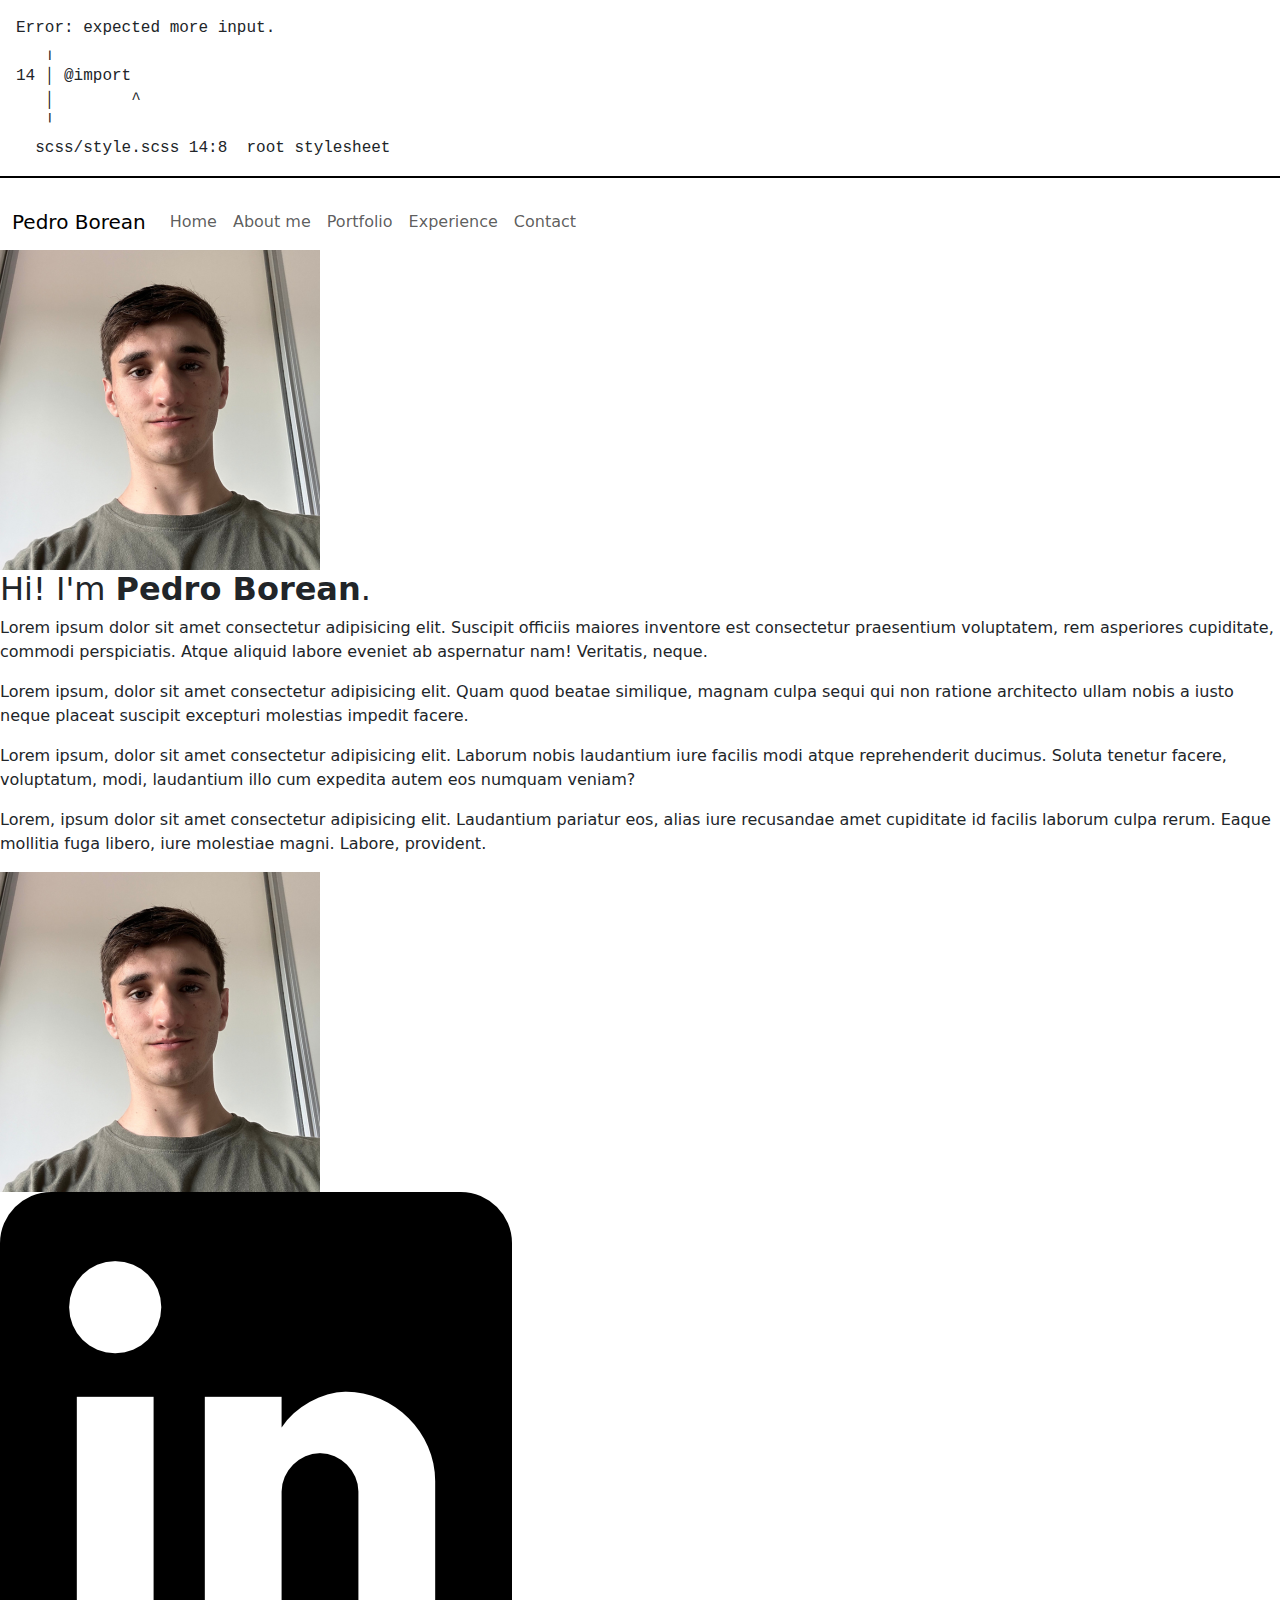
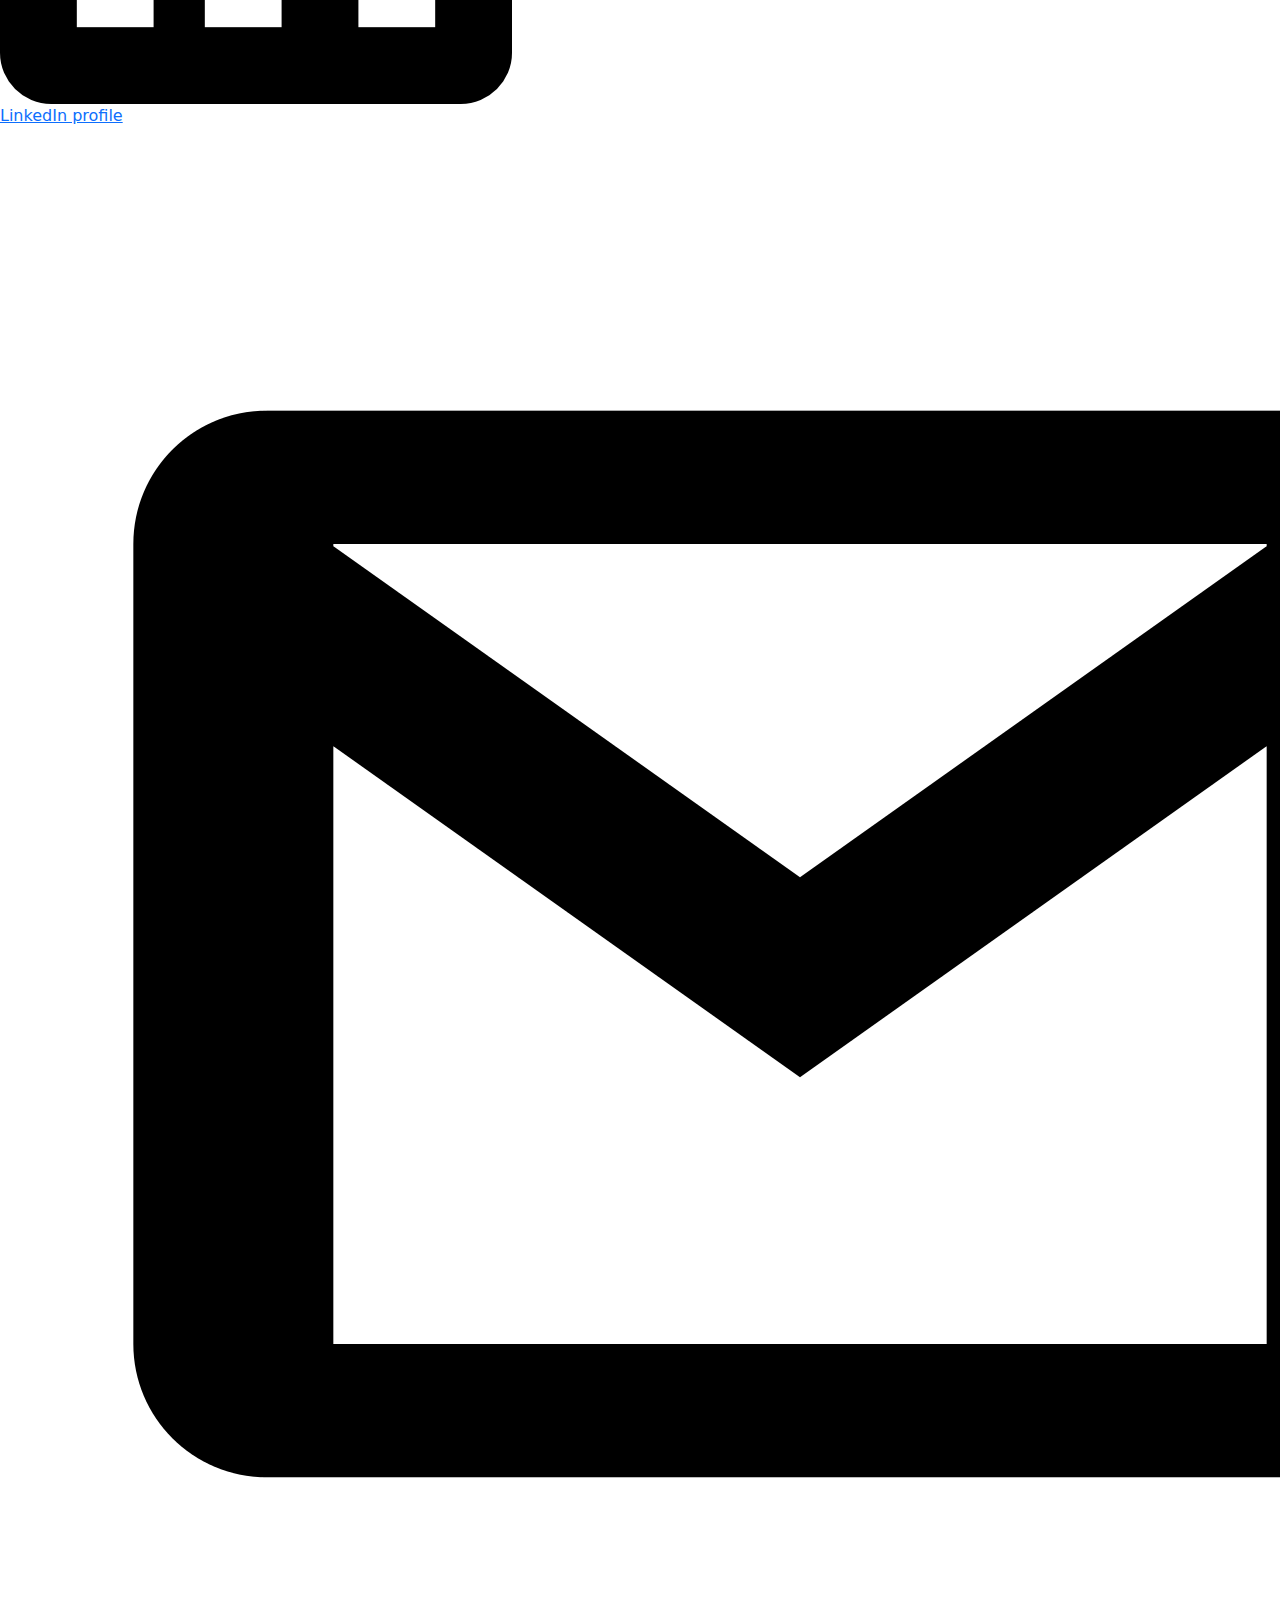
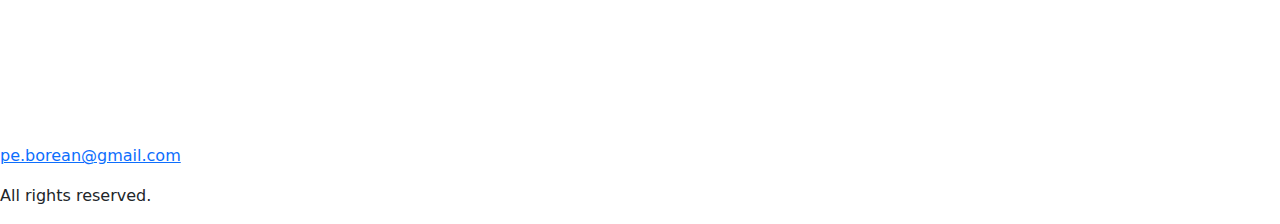
==== commit 2cd8d01f: "mobile styles done, header and footer's styles for tablet done. Some colors and mixins added too" ====
--- a/pages/about-me.html
+++ b/pages/about-me.html
@@ -76,7 +76,6 @@
     </main>
         <!-- Footer -->
     <footer>
-      <div>
         <img src="../img/foto-propia.png" alt="Pedro Borean's photo" class="footer-self-photo">
 
         <!-- Linkedin link -->
@@ -96,7 +95,6 @@
               </p>
           </a>
         </div>  
-      </div>
       <p class="all-rights-reserved">All rights reserved.</p>
     </footer>
 </body>
--- a/css/main.css
+++ b/css/main.css
@@ -1,1167 +1,17 @@
+/* Error: expected more input.
+ *    ,
+ * 14 | @import
+ *    |        ^
+ *    '
+ *   scss/style.scss 14:8  root stylesheet */
 
-*{
-    margin: 0;
-    padding: 0;
-    box-sizing: border-box;
-    font-family: "Kumbh Sans";
+body::before {
+  font-family: "Source Code Pro", "SF Mono", Monaco, Inconsolata, "Fira Mono",
+      "Droid Sans Mono", monospace, monospace;
+  white-space: pre;
+  display: block;
+  padding: 1em;
+  margin-bottom: 1em;
+  border-bottom: 2px solid black;
+  content: "Error: expected more input.\a    \2577 \a 14 \2502  @import\a    \2502         ^\a    \2575 \a   scss/style.scss 14:8  root stylesheet";
 }
-
-/* Quiting every <a> underline */
-a{
-    text-decoration: none;
-}
-
-
-
-
-
-/* Header's styles */
-
-header{
-    background-color: #F5F5DC;
-    color: black;
-}
-/* Taking out the text's colors */
-
-header a{
-    color: #2C2C2C;
-}
-
-/* Tittle's styles */
-
-#nav-tittle{
-    font-family: "Kumbh Sans" ; 
-    font-weight: bolder;
-}
-
-/* Item's styles */
-
-#nav-items-styles:hover{
-    background-color: #2C2C2C;
-    width: fit-content;
-    height: fit-content;
-    border-radius: 0.5rem;
-}
-
-#nav-items-link:hover{
-    color:whitesmoke;
-}
-
-
-
-
-/* Main's styles */
-
-main{
-    background-color: #2C2C2C;
-    color: whitesmoke;
-}
-
-main a{
-    color: whitesmoke;
-}
-
-
-
-
-/* Footer */
-footer{
-    background-color: whitesmoke;
-    color: #2C2C2C;
-    height: fit-content;
-    display: grid;
-    grid-template-areas: 
-    "img link"
-    "img mail";
-    grid-template-columns: 45% 55%;
-}
-
-footer a{
-    color: #2C2C2C;
-}
-
-/* My photo */
-.footer-self-photo{
-    clip-path: circle(50% at 50% 50%);
-    height: 9rem;
-    margin: 1rem 1rem .8rem;
-    grid-area: img;
-}
-
-/* LinkedIn's image + link */
-
-.linkedin-image-link{
-    grid-area: link;
-    margin-top: 2rem;
-    width: fit-content;
-}
-
-/* LinkedIn's image */
-.linkedin-image{
-   height: 1.2rem ;
-}
-
-/* Mail + Logo */
-.footer-mail-logo{
-    width: fit-content;
-    grid-area: mail;
-}
-
-/* Mail logo */
-.mail-logo{
-    height: 1rem;
-}
-
-.all-rights-reserved{
-    grid-area: arr;
-    display: grid;
-    align-content: center;
-    justify-content: center;
-}
-
-
-
-
-
-
-
-
-
-
-
-/* Index */
-
-.index-main{
-    height: 100%;
-    background-color: #2C2C2C;
-}
-
-/* desktop tittle*/
-
-.index-tittle-desktop{
-    display: none;
-}
-
-
-/* Top of page */
-.top-index-img-tittle{
-    display: flex;
-    flex-wrap: wrap;
-    justify-content: center;
-}
-
-/* Img */
-.top-index-img{
-    clip-path: circle(50% at 50% 50%);
-    height: 13rem;
-    margin-top: 2rem;
-    border-radius: 50%;
-    border: 0.25rem solid #F5F5DC;
-}
-
-/* Tittle */
-.top-index-tittle{
-    margin: 2rem 1.2rem 0 1.2rem;
-    font-size: 1.8rem;
-    text-align: center;
-    line-height: 2rem;
-    font-weight: 100;
-}
-
-.top-index-tittle b{
-    font-size: 2.3rem;
-    font-weight: 500;
-}
-
-/* Text section */
-.index-text-section{
-display: grid;
-grid-template-areas: 
-"caption caption caption"
-"portfolio none contact";
-}
-
-/* Caption */
-.index-text-caption{
-    margin: 3rem 2.2rem 2rem 2.2rem;
-    grid-area: caption;
-    line-height: 1.5rem;
-}
-
-
-/* Go to the "projects" page */
-
-.go-to-project-page{
-    background-color: #F5F5DC;
-    margin: 0 0 3rem 1.5rem;
-    padding: .2rem;
-    border-radius: 15%;
-    box-shadow: .5rem .5rem rgba(0,0,0,0.5);
-    grid-area: portfolio;
-}
-
-.go-to-project-page-text{
-    color: #2C2C2C ;
-    font-weight: 700;
-}
-
-.go-to-project-page:hover{
-    box-shadow: 0 0 0 .5rem rgba(0,0,0,0.5);
-    padding: .3rem;
-}
-
-/* Go to contact page */
-.go-to-contact-page{
-    color: whitesmoke;
-    padding: .2rem;
-    border-radius: 15%;
-    border: solid whitesmoke .2rem;
-    grid-area: contact;
-    box-shadow: .5rem .5rem rgba(0,0,0,0.5);
-    margin: 0 1.5rem 3rem 0;
-}
-.go-to-contact-page:hover{
-    box-shadow: 0 0 0 .5rem rgba(0,0,0,0.5);
-    background-color: whitesmoke;
-    border: #2C2C2C;
-    color: #2C2C2C;
-    padding: .3rem;
-}
-
-.go-to-contact-page-text{
-    color: whitesmoke;
-    font-weight: 700;
-    padding: 1rem;
-}
-
-.go-to-contact-page-text:hover{
-    color: #2C2C2C;
-}
-
-
-
-
-
-
-
-
-
-
-
-
-
-
-
-
-
-/* About me page */
-
-/* Top of the page */
-
-.about-me-page-img-tittle{
-    display: flex;
-    flex-direction: column;
-    align-items: center;
-}
-
-/* Img */
-.about-me-page-img{
-    clip-path: circle(50% at 50% 50%);
-    height: 10rem;
-    width: 10rem;
-    margin: .9rem;
-    box-shadow: .5rem .5rem rgba(0,0,0,0.5);
-}
-
-/* Tittle */
-.about-me-page-tittle{
-    margin: 1rem;
-    font-size: 4rem;
-    font-weight: lighter;
-    background-color:#F5F5DC;
-    color: #2C2C2C;
-    border-radius: 10%;
-    width: 15rem;
-    text-align: center;
-    box-shadow: .5rem .5rem rgba(0,0,0,0.5);
-}
-
-.about-me-page-tittle b{
-    font-weight: bolder;
-}
-/* Text */
-.about-me-page-text{
-    line-height: 3rem;
-    margin: 2rem 2rem 0 2rem;
-    font-size: x-large;
-    font-stretch: extra-condensed;
-}
-
-
-
-
-
-
-
-
-
-
-
-
-
-
-/* Project's Page */
-
-.project-page{
-    display: flex;
-    flex-direction: column;
-    align-items: center;
-}
-
-/* Project page's styles */
-
-.project-page-tittle{
-    font-size: 3rem;
-    margin-top: 1rem;
-    margin-bottom: 1.7rem;
-    border-bottom: solid whitesmoke;
-    font-weight: bolder;
-}
-
-
-
-
-/* Proyect 1's styles */
-.project-1-page{
-    display: flex;
-    flex-direction: column;
-    gap: 1rem;
-    align-items: center;
-    background-color: #F5F5DC;
-    color: #2C2C2C;
-    box-shadow: .5rem .5rem rgba(0,0,0,0.5);
-    margin: 1rem;
-    padding: 1rem;
-}
-
-/* tittle */
-.project-1-page-tittle{
-    color: #2C2C2C;
-    margin-bottom: 1rem;
-    font-size: 1.7rem;
-    font-weight: bold;
-}
-
-/* Img's style */
-.project-1-page-img{
-    height: 5rem;
-    border-radius: 10%;
-    box-shadow: .5rem .5rem rgba(0,0,0,0.5);
-    grid-area: img;
-}
-
-/* tech list */
-.project-1-page-tech{
-    margin-top: .25rem;
-    padding: 5px;
-    list-style: none;
-    display: flex;
-    flex-wrap: nowrap;
-    flex-direction: row;
-    justify-content: space-around;
-    font-size: 1rem;
-}
-
-/* tech list items */
-.project-1-page-tech li {
-    border-bottom: solid #2C2C2C;
-    border-width: 2px;
-}
-
-/* text */
-.project-1-page-text{
-    grid-area: text;
-    line-height: 45px;
-    font-size: 1rem;
-}
-
-
-/* go to project button */
-.project-1-page-go-to-project{
-    display: inline-block;
-    background-color: whitesmoke;
-    padding: .2rem;
-    border-radius: 15%;
-    box-shadow: .5rem .5rem rgba(0,0,0,0.5);
-}
-
-.project-1-page-go-to-project-text{
-    color: #2C2C2C ;
-    font-weight: 700;
-}
-
-.project-1-page-go-to-project:hover{
-    box-shadow: 0 0 0 .5rem rgba(0,0,0,0.5);
-    padding: .3rem;
-}
-
-
-
-
-
-/* Proyect 2's styles */
-.project-2-page{
-    display: flex;
-    flex-direction: column;
-    gap: 1rem;
-    align-items: center;
-    background-color: #F5F5DC;
-    color: #2C2C2C;
-    box-shadow: .5rem .5rem rgba(0,0,0,0.5);
-    margin: 1rem;
-    padding: 1rem;
-}
-
-/* tittle */
-.project-2-page-tittle{
-    color: #2C2C2C;
-    margin-bottom: 1rem;
-    font-size: 1.7rem;
-    font-weight: bold;
-}
-
-/* Img's style */
-.project-2-page-img{
-    height: 5rem;
-    border-radius: 10%;
-    box-shadow: .5rem .5rem rgba(0,0,0,0.5);
-    grid-area: img;
-}
-
-/* tech list */
-.project-2-page-tech{
-    margin-top: .25rem;
-    padding: 5px;
-    list-style: none;
-    display: flex;
-    flex-wrap: nowrap;
-    flex-direction: row;
-    justify-content: space-around;
-    font-size: 1rem;
-}
-
-/* tech list items */
-.project-2-page-tech li {
-    border-bottom: solid #2C2C2C;
-    border-width: 2px;
-}
-
-/* text */
-.project-2-page-text{
-    grid-area: text;
-    line-height: 45px;
-    font-size: 1rem;
-}
-
-
-/* go to project button */
-.project-2-page-go-to-project{
-    display: inline-block;
-    background-color: whitesmoke;
-    padding: .2rem;
-    border-radius: 15%;
-    box-shadow: .5rem .5rem rgba(0,0,0,0.5);
-}
-
-.project-2-page-go-to-project-text{
-    color: #2C2C2C ;
-    font-weight: 700;
-}
-
-.project-2-page-go-to-project:hover{
-    box-shadow: 0 0 0 .5rem rgba(0,0,0,0.5);
-    padding: .3rem;
-}
-
-
-
-
-
-
-
-
-
-
-
-
-
-
-
-/* Project example */
-
-.work-example-page{
-    display: flex;
-    flex-direction: column;
-    align-items: center;
-}
-
-
-/* Tittle */
-.project-example-page-tittle{
-    display: inline-block;
-    font-size: 3rem;
-    margin: 1rem 0 1.5rem 1rem;
-    border-bottom: solid whitesmoke;
-}
-
-/* subheadings */
-
-.project-example-page-subheading{
-    font-size: 2rem;
-    margin: 1rem;
-}
-
-/* summary text */
-
-.project-example-page-text{
-    line-height: 50px;
-    font-size: x-large;
-    font-stretch: extra-condensed;
-    margin: 2rem;
-}
-
-
-/* Img */
-
-.project-example-page-img{
-    height: 12rem;
-    margin-bottom: 3rem;
-}
-
-
-
-
-
-
-
-
-
-
-
-
-
-
-
-
-
-
-/* Experience page's styles */
-
-.experience-page{
-    display: flex;
-    flex-direction: column;
-    align-items: center;
-}
-
-/* Experience section */
-
-.experience-page-tittle{
-    font-size: 3rem;
-    margin-top: 1rem;
-    margin-bottom: 1.7rem;
-    border-bottom: solid whitesmoke;
-    font-weight: bolder;
-}
-
-
-/* Experience 1 */
-.experience-page-1{
-    display: flex;
-    flex-direction: column;
-    align-items: center;
-}
-
-/* tittle */
-.experience-1-page-tittle{
-    font-size: 2rem;
-    margin-top: 1rem;
-    margin-bottom: 1rem;
-}
-
-/* Img + text */
-.experience-1-page-img-text{
-    display: flex;
-    flex-wrap: nowrap;
-    flex-direction: row;
-}
-
-/* Img */
-.experience-1-page-img{
-    width: 5rem;
-    height: 5rem;
-    background-color: whitesmoke;
-    margin-left: 1rem;
-}
-
-/* text */
-.experience-1-page-text{
-    margin-left: 1rem;
-    margin-right: .5rem;
-    text-align: top;
-    line-height: 20px;
-    font-size: 1rem;
-}
-
-
-
-/* Experience 2 */
-.experience-page-2{
-    margin: 2rem 0 2rem 0;
-    display: flex;
-    flex-direction: column;
-    align-items: center;
-}
-
-/* tittle */
-.experience-2-page-tittle{
-    
-    font-size: 2rem;
-    margin-top: 1rem;
-    margin-bottom: 1rem;
-}
-
-/* Img + text */
-.experience-2-page-img-text{
-    display: flex;
-    flex-wrap: nowrap;
-    flex-direction: row;
-}
-
-/* Img */
-.experience-2-page-img{
-    width: 5rem;
-    height: 5rem;
-    background-color: whitesmoke;
-    margin-left: 1rem;
-}
-
-/* text */
-.experience-2-page-text{
-    margin-left: 1rem;
-    margin-right: .5rem;
-    text-align: top;
-    line-height: 20px;
-    font-size: 1rem;
-}
-
-
-
-
-
-
-
-
-
-
-
-
-
-/* Contact Page */
-
-.contact-page{
-    display: grid;
-    grid-template-areas: 
-    "tittle "
-    "name"
-    "email"
-    "message";
-}
-
-/* tittle */
-
-.contact-tittle{
-    grid-area: tittle;
-    font-size: 4rem;
-    margin: 2rem;
-}
-
-
-/* fieldset */
-
-fieldset{
-    margin-bottom: 30px;
-    display: flex;
-    flex-direction: column;
-    justify-content: space-around;
-}
-
-/* Name + Email */
-
-.name-email{
-    justify-content: left;
-    gap: 1rem;
-}
-
-/* Name */
-.name-div{
-    grid-area: name;
-    margin-left: 1rem;
-}
-
-.name-label{
-    display: inline-block;
-    font-size: 20px;
-    margin-bottom: 20px;
-    border-bottom: solid whitesmoke;
-}
-
-.name-input{
-    height: 2rem;
-    width: 15rem;
-}
-
-
-/* Email */
-.email-div{
-    grid-area: email;
-    margin-left: 1rem;
-}
-
-.email-label{
-    display: inline-block;
-    font-size: 20px;
-    margin-bottom: 20px;
-    border-bottom: solid whitesmoke;
-}
-
-.email-input{
-    height: 2rem;
-    width: 18rem;
-    margin-right: .5rem;
-}
-
-/* Message */
-
-.message-div{
-    grid-area: message;
-}
-
-.message-label{
-    display: inline-block;
-    font-size: 25px;
-    border-bottom: solid whitesmoke;
-    margin-left: 25px;
-}
-
-.message-input{
-    height: 10rem;
-    width: 20rem;
-    margin: 1rem;
-}
-
-
-
-
-
-
-
-
-
-
-
-
-
-/* Tablet styles */
-
-@media screen and (min-width:600px){
-    /* Header styles */
-
-    /* tittle */
-    #nav-tittle{
-        font-size: 2.5rem;
-    }
-
-    /* items */
-    #nav-items-styles{
-            font-size: 1.5rem;
-            padding: 0.2rem;
-        }
-
-
-
-    /* Footer */
-    footer div{
-        display: flex;
-        flex-direction: row;
-        align-items: center;
-        gap: 1rem;
-    }
-    /* img */
-    .footer-self-photo{
-        height: 10rem;
-    }
-    
-    /* linkedin img + txt */
-    .linkedin-image-link{
-        margin: 0;
-        font-size: 1.5rem;
-    }
-
-    /* img */
-    .linkedin-image{
-        display: inline-block;
-        height: 2rem ;
-    }
-
-    /* mail */
-
-    .footer-mail-logo{
-        margin: 0;
-        font-size: 1.5rem;
-        margin-bottom: 2.7rem;
-    }
-
-    .mail-logo{
-        height: 2rem ;
-    }
-
-
-
-
-
-
-
-
-
-
-
-
-    /* Index styles */
-
-    .index-main{
-        display: flex;
-        flex-direction: column;
-        gap: 2rem;
-    }
-
-    
-    /* Img */
-    .top-index-img{
-        height: 20rem;
-        margin-right: 2rem;
-        margin-top: 3rem;
-    }
-
-    /* tittle desabled */
-    .top-index-tittle{
-        font-size: 5rem;
-        line-height: 5rem;
-    }
-
-    .top-index-tittle b{
-        font-size: 5rem;
-    }
-
-    /* text section */
-    .index-text-section{
-        display: grid;
-        grid-template-areas:
-        "tittle tittle"
-        "body body"
-        "cm bp";
-    }
-
-    /* New tittle */
-    .index-tittle-desktop{
-        display: none;
-    }
-    
-    /* Text */
-    .index-text-caption{
-        grid-area: body;
-        margin-top: 0;
-        font-size: 1.6rem;
-        line-height: 2.3rem;
-        text-align: center;
-    }
-
-    /* buttons */
-    .go-to-project-page{
-        grid-area: bp;
-        font-size: 2.5rem;
-        margin-right: 4rem;
-        text-align: center;
-        box-shadow: 1rem 1rem rgba(0,0,0,0.5);
-    }
-
-    .go-to-contact-page{
-        grid-area: cm;
-        font-size: 2.5rem;
-        margin-left: 4.5rem;
-        text-align: center;
-        box-shadow: 1rem 1rem rgba(0,0,0,0.5);
-    }
-
-
-
-
-
-
-
-
-
-    /* About me */
-
-    /* Img */
-    .about-me-page-img{
-        height: 20rem;
-        width: 20rem;
-        margin-top: 3rem;
-        border-radius: 50%;
-        border: 0.25rem solid #F5F5DC;
-    }
-
-
-    /* tittle */
-    .about-me-page-tittle{
-        width: 30rem;
-        font-size: 7rem;
-        box-shadow: 2rem 2rem rgba(0,0,0,0.5);
-    }
-
-    .about-me-page-text{
-        font-size: 1.6rem;
-        line-height: 3rem;
-        padding: 5rem ;
-    }
-
-
-
-
-
-
-
-
-    /* Portfolio */
-    .projects-cards{
-        display: flex;
-        flex-direction: column;
-        align-items: center;
-    }
-
-    /* Project 1 Styles */
-    .project-1-page{
-        width: 85%;
-        display: grid;
-        grid-template-areas: 
-        "tittle img-tech"
-        "description description"
-        "cta-button cta-button";
-    }
-
-    /* tittle */
-    .project-1-page-tittle{
-        grid-area: tittle;
-        font-size: 4rem;
-        margin: 2rem;
-    }
-
-    /* img + tech */
-    .project-1-page-img-tech{
-        grid-area: img-tech;
-    }
-
-    /* img */
-    .project-1-page-img{
-        height: 13rem;
-        width: 22rem;    
-    }
-
-    /* text */
-    .project-1-page-text{
-        grid-area: description;
-        font-size: 1.5rem;
-    }
-
-    /* button */
-    .project-1-page-go-to-project{
-        grid-area: cta-button;
-    }
-
-
-
-
-
-    /* Project 2 Styles */
-    .project-2-page{
-        width: 85%;
-        display: grid;
-        grid-template-areas: 
-        "tittle img-tech"
-        "description description"
-        "cta-button cta-button";
-    }
-
-    /* tittle */
-    .project-2-page-tittle{
-        grid-area: tittle;
-        font-size: 4rem;
-        margin: 2rem;
-    }
-
-    /* img + tech */
-    .project-2-page-img-tech{
-        grid-area: img-tech;
-    }
-
-    /* img */
-    .project-2-page-img{
-        height: 13rem;
-        width: 22rem;    
-    }
-
-    /* text */
-    .project-2-page-text{
-        grid-area: description;
-        font-size: 1.5rem;
-    }
-
-    /* button */
-    .project-2-page-go-to-project{
-        grid-area: cta-button;
-    }
-
-
-
-
-
-
-
-
-
-    /* Project example */
-
-    .project-example-page-tittle{
-        font-size: 4rem;
-    }
-
-    .project-example-page-subheading{
-            font-size:3rem;
-        }
-
-    .project-example-page-text{
-            font-size: 2rem;
-        }
-
-    .project-example-page-img{
-        height: 15rem;
-    }
-    
-}
-
-
-
-
-@media screen and (min-width:1024px){
-
-    /* Index */
-
-    .index-main{
-        display: grid;
-        grid-template-areas: 
-        "text img"
-        "button1 button2";
-    }
-
-    /* Hidding the other tittle */
-
-    .top-index-tittle{
-        display: none;
-    }
-
-    /* img */
-
-    .top-index-img{
-        height: 25rem;
-        margin: 5rem;
-    }
-
-    /* Text section */
-    .index-text-section{
-        grid-area: text;
-        display: grid;
-        grid-template-areas: 
-        "tittle tittle"
-        "body body"
-        "button1 button2";
-        justify-content: center;
-    }
-
-
-    /* Tittle */
-    .index-tittle-desktop{
-        display: flex;
-        grid-area: tittle;
-        margin: 7rem 0 2rem 3rem;
-        font-size: 4rem;
-        line-height: 5rem;
-        width: 45rem;
-    }
-
-    /* text */
-    .index-text-caption{
-        grid-area: body;
-        text-align: left;
-        font-size: 2rem;
-        line-height: 3rem;
-        font-weight: lighter;
-        margin-left: 3rem;
-    }
-
-
-    /* Go to the "projects" page */
-    .go-to-project-page{
-        grid-area: button1;
-        margin-left: 3rem;
-    }
-
-    
-    /* go to contact page */
-    .go-to-contact-page{
-        grid-area: button2;
-        display: flex;
-        align-content: center;
-    }
-
-
-
-    
-
-
-
-
-
-    /* About me */
-
-    .about-me-page-img-tittle{
-        display: flex;
-        flex-direction: row;
-        justify-content: center;
-        gap: 10rem;
-    }
-
-
-    /* tittle */
-    .about-me-page-tittle{
-        font-size: 6rem;
-        margin-top: 3rem;
-    }
-
-    /* img */
-
-    .about-me-page-img{
-        height: 25rem;
-        width: 25rem;
-    }
-
-}
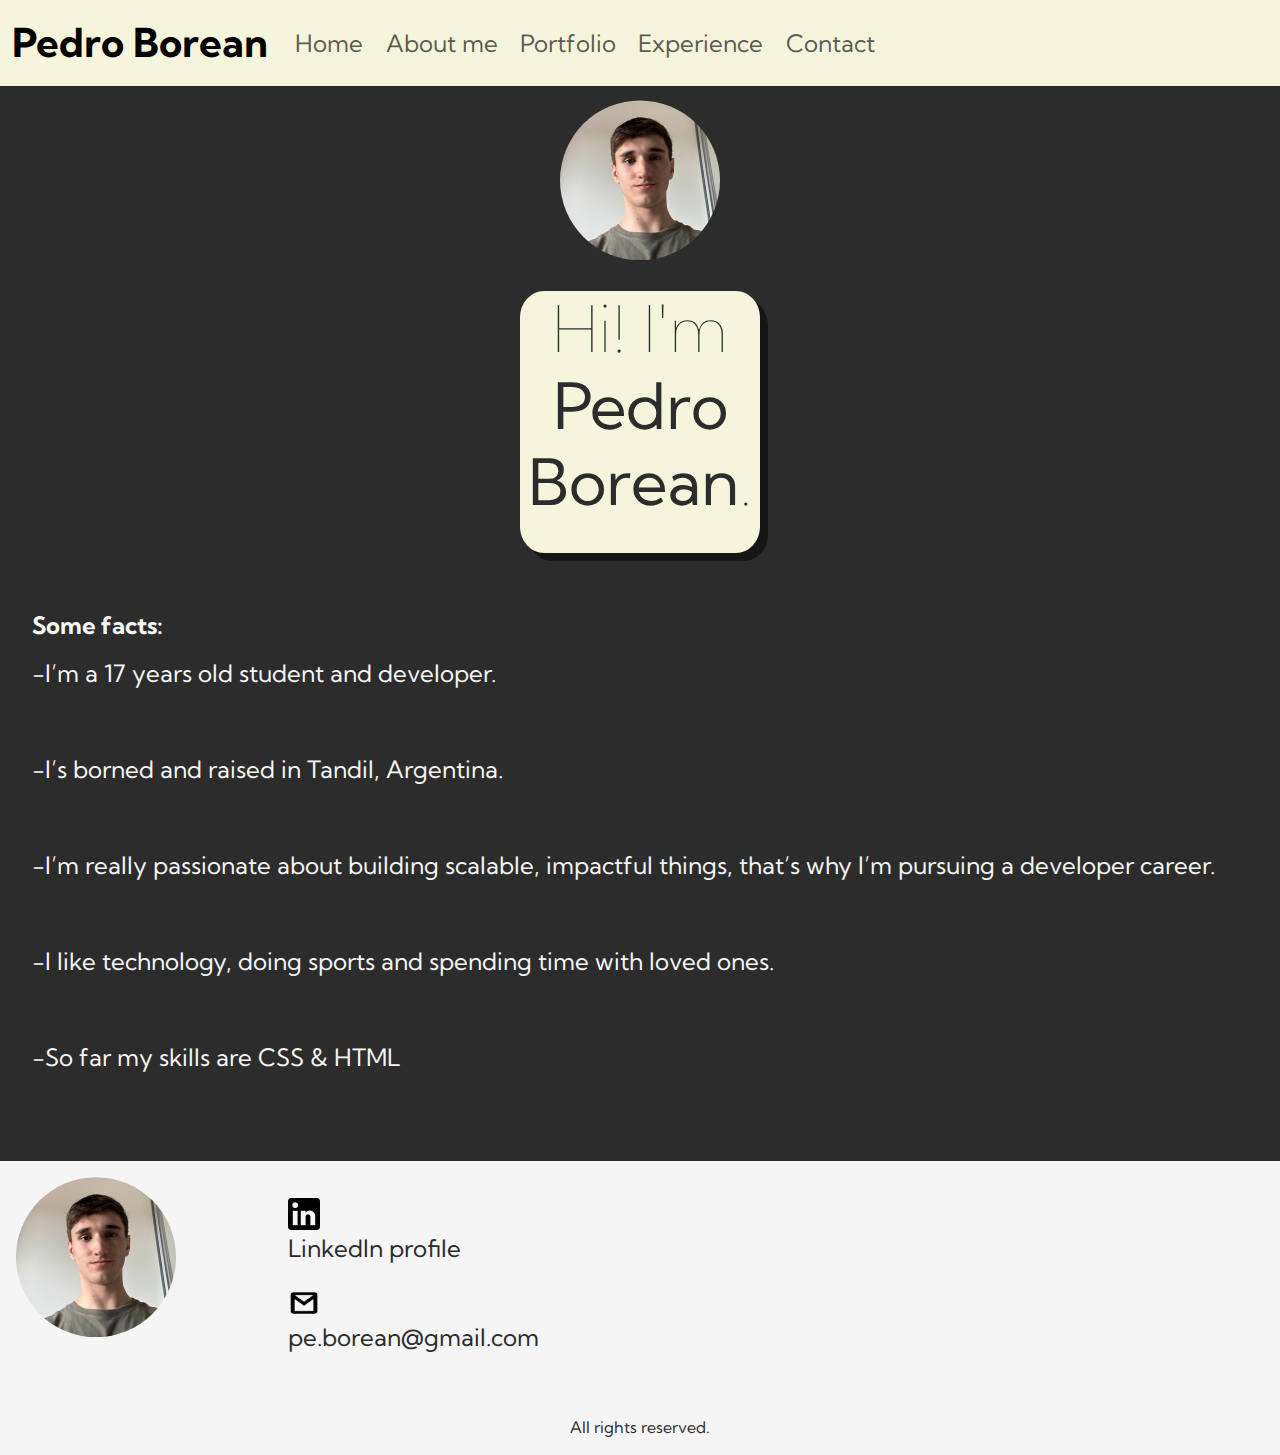
==== commit 87578158: "lorem text removed (except work-example), transitions to buttons applaid, home adapted to tablet" ====
--- a/pages/about-me.html
+++ b/pages/about-me.html
@@ -61,17 +61,18 @@
             <!-- Article -->
             <article class="about-me-page-text">
                <p>
-                    Lorem ipsum dolor sit amet consectetur adipisicing elit. Suscipit officiis maiores inventore est consectetur praesentium voluptatem, rem asperiores cupiditate, commodi perspiciatis. Atque aliquid labore eveniet ab aspernatur nam! Veritatis, neque.
+                <b>Some facts:</b><br> 
+
+                -I’m a 17 years old student and developer.<br>
+                <br>
+                -I’s borned and raised in Tandil, Argentina. <br>
+                <br>
+                -I’m really passionate about building scalable, impactful things, that’s why I’m pursuing a developer career.<br>
+                <br>
+                -I like technology, doing sports and spending time with loved ones.<br>
+                <br>
+                -So far my skills are CSS & HTML<br>
                 </p>
-                <p>
-                    Lorem ipsum, dolor sit amet consectetur adipisicing elit. Quam quod beatae similique, magnam culpa sequi qui non ratione architecto ullam nobis a iusto neque placeat suscipit excepturi molestias impedit facere.
-                </p>
-                <p>
-                    Lorem ipsum, dolor sit amet consectetur adipisicing elit. Laborum nobis laudantium iure facilis modi atque reprehenderit ducimus. Soluta tenetur facere, voluptatum, modi, laudantium illo cum expedita autem eos numquam veniam?
-                </p>
-                <p>
-                    Lorem, ipsum dolor sit amet consectetur adipisicing elit. Laudantium pariatur eos, alias iure recusandae amet cupiditate id facilis laborum culpa rerum. Eaque mollitia fuga libero, iure molestiae magni. Labore, provident.
-                </p> 
             </article>
     </main>
         <!-- Footer -->
--- a/css/main.css
+++ b/css/main.css
@@ -1,17 +1,623 @@
-/* Error: expected more input.
- *    ,
- * 14 | @import
- *    |        ^
- *    '
- *   scss/style.scss 14:8  root stylesheet */
-
-body::before {
-  font-family: "Source Code Pro", "SF Mono", Monaco, Inconsolata, "Fira Mono",
-      "Droid Sans Mono", monospace, monospace;
-  white-space: pre;
-  display: block;
-  padding: 1em;
-  margin-bottom: 1em;
-  border-bottom: 2px solid black;
-  content: "Error: expected more input.\a    \2577 \a 14 \2502  @import\a    \2502         ^\a    \2575 \a   scss/style.scss 14:8  root stylesheet";
-}
+* {
+  margin: 0;
+  padding: 0;
+  box-sizing: border-box;
+  font-family: "Kumbh Sans";
+}
+
+/* Quiting every <a> underline */
+a {
+  text-decoration: none;
+}
+
+/* Header's styles */
+header {
+  background-color: #F5F5DC;
+  color: #2C2C2C;
+  /* Taking out the text's colors */
+}
+header a {
+  color: #2C2C2C;
+}
+header nav div {
+  /* Tittle's styles */
+}
+header nav div #nav-tittle {
+  font-family: "Kumbh Sans";
+  font-weight: bolder;
+}
+header nav div div ul #nav-items-styles:hover {
+  display: inline-block;
+  background-color: #2C2C2C;
+  width: fit-content;
+  height: fit-content;
+  border-radius: 0.5rem;
+  /* Item's links styles */
+}
+header nav div div ul #nav-items-styles:hover #nav-items-link:hover {
+  display: inline-block;
+  color: whitesmoke;
+}
+
+/* Main's styles */
+main {
+  background-color: #2C2C2C;
+}
+main a {
+  color: whitesmoke;
+}
+
+/* Footer */
+footer {
+  background-color: whitesmoke;
+  color: #2C2C2C;
+  height: fit-content;
+  display: grid;
+  grid-template-areas: "img link" "img mail" "arr arr";
+  grid-template-columns: 45% 55%;
+  /* text black */
+  /* My photo */
+  /* LinkedIn's image + link */
+  /* Mail + Logo */
+}
+footer a {
+  color: #2C2C2C;
+}
+footer .footer-self-photo {
+  clip-path: circle(50% at 50% 50%);
+  height: 9rem;
+  margin: 1rem 1rem 0.8rem;
+  grid-area: img;
+}
+footer .linkedin-image-link {
+  grid-area: link;
+  margin-top: 2rem;
+  width: fit-content;
+  /* LinkedIn's image */
+}
+footer .linkedin-image-link .linkedin-image {
+  height: 1.2rem;
+}
+footer .footer-mail-logo {
+  width: fit-content;
+  grid-area: mail;
+  /* Mail logo */
+}
+footer .footer-mail-logo .mail-logo {
+  height: 1rem;
+}
+footer .all-rights-reserved {
+  grid-area: arr;
+  display: grid;
+  align-content: center;
+  justify-content: center;
+}
+
+/* Home */
+.index-main {
+  height: 100%;
+  background-color: #2C2C2C;
+  color: whitesmoke;
+  /* Top of page */
+  /* Text section */
+}
+.index-main .top-index-img-tittle {
+  display: flex;
+  flex-wrap: wrap;
+  justify-content: center;
+  /* Img */
+  /* Tittle */
+}
+.index-main .top-index-img-tittle .top-index-img {
+  clip-path: circle(50% at 50% 50%);
+  height: 13rem;
+  margin-top: 2rem;
+  border-radius: 50%;
+  border: 0.25rem solid #F5F5DC;
+}
+.index-main .top-index-img-tittle .top-index-tittle {
+  margin: 2rem 1.2rem 0 1.2rem;
+  font-size: 1.8rem;
+  text-align: center;
+  line-height: 2rem;
+  font-weight: 100;
+  /*bolder tittle*/
+}
+.index-main .top-index-img-tittle .top-index-tittle b {
+  font-size: 2.3rem;
+  font-weight: 500;
+}
+.index-main .index-text-section {
+  display: grid;
+  grid-template-areas: "caption caption caption" "portfolio none contact";
+  /* Desktop tittle */
+  /* Caption */
+  /* Go to the "projects" page */
+  /* Go to contact page */
+}
+.index-main .index-text-section .index-tittle-desktop {
+  display: none;
+}
+.index-main .index-text-section .index-text-caption {
+  margin: 3rem 2.2rem 2rem 2.2rem;
+  grid-area: caption;
+  line-height: 1.5rem;
+  text-align: center;
+}
+.index-main .index-text-section .go-to-project-page {
+  background-color: #F5F5DC;
+  margin: 0 0 3rem 1.5rem;
+  padding: 0.2rem;
+  border-radius: 15%;
+  box-shadow: 0.5rem 0.5rem rgba(0, 0, 0, 0.5);
+  grid-area: portfolio;
+  height: 2rem;
+  width: 9rem;
+  text-align: center;
+}
+.index-main .index-text-section .go-to-project-page .go-to-project-page-text {
+  color: #2C2C2C;
+  font-weight: 700;
+}
+.index-main .index-text-section .go-to-project-page:hover {
+  transition: 600ms;
+  box-shadow: 0 0 0 0.5rem rgba(0, 0, 0, 0.5);
+  transform: scale(1.08);
+  text-align: center;
+}
+.index-main .index-text-section .go-to-contact-page {
+  color: whitesmoke;
+  padding: 0.2rem;
+  border-radius: 15%;
+  margin-right: 1.5rem;
+  border: solid whitesmoke 0.2rem;
+  grid-area: contact;
+  box-shadow: 0.5rem 0.5rem rgba(0, 0, 0, 0.5);
+  height: 2rem;
+  width: 9rem;
+  text-align: center;
+  align-content: center;
+}
+.index-main .index-text-section .go-to-contact-page .go-to-contact-page-text {
+  color: whitesmoke;
+  font-weight: 700;
+}
+.index-main .index-text-section .go-to-contact-page:hover {
+  transition: 600ms;
+  box-shadow: 0 0 0 0.5rem rgba(0, 0, 0, 0.5);
+  transform: scale(1.08);
+  background-color: whitesmoke;
+  border: #2C2C2C;
+  color: #2C2C2C;
+  text-align: center;
+}
+.index-main .index-text-section .go-to-contact-page:hover .go-to-contact-page-text {
+  color: #2C2C2C;
+}
+
+main {
+  /* Top of the page */
+  /* Text */
+}
+main .about-me-page-img-tittle {
+  display: flex;
+  flex-direction: column;
+  align-items: center;
+  /* Img */
+  /* Tittle */
+}
+main .about-me-page-img-tittle .about-me-page-img {
+  clip-path: circle(50% at 50% 50%);
+  height: 10rem;
+  width: 10rem;
+  margin: 0.9rem;
+  box-shadow: 0.5rem 0.5rem rgba(0, 0, 0, 0.5);
+}
+main .about-me-page-img-tittle .about-me-page-tittle {
+  margin: 1rem;
+  font-size: 4rem;
+  font-weight: lighter;
+  background-color: #F5F5DC;
+  color: #2C2C2C;
+  border-radius: 10%;
+  width: 15rem;
+  text-align: center;
+  box-shadow: 0.5rem 0.5rem rgba(0, 0, 0, 0.5);
+  /* Bolder */
+}
+main .about-me-page-img-tittle .about-me-page-tittle b {
+  font-weight: bolder;
+}
+main .about-me-page-text {
+  line-height: 3rem;
+  margin: 2rem 2rem 0 2rem;
+  padding-bottom: 2rem;
+  font-size: x-large;
+  font-stretch: extra-condensed;
+  color: whitesmoke;
+  background-color: #2C2C2C;
+}
+main .about-me-page-text p {
+  margin-bottom: 3rem;
+}
+main .about-me-page-text p b {
+  font-weight: bold;
+}
+
+/* Project's Page */
+.project-page {
+  display: flex;
+  flex-direction: column;
+  align-items: center;
+}
+
+/* Project page's styles */
+.project-page-tittle {
+  font-size: 3rem;
+  margin-top: 1rem;
+  margin-bottom: 1.7rem;
+  border-bottom: solid whitesmoke;
+  font-weight: bolder;
+}
+
+.projects-cards {
+  display: flex;
+  flex-direction: column;
+  align-items: center;
+  gap: 3rem;
+}
+
+.project-1-page {
+  /* Proyect styles */
+  margin: 1rem;
+  margin-bottom: 3rem;
+  padding: 1rem;
+  display: flex;
+  flex-direction: column;
+  align-items: center;
+  background-color: #F5F5DC;
+  color: #2C2C2C;
+  box-shadow: 0.5rem 0.5rem rgba(0, 0, 0, 0.5);
+}
+.project-1-page h3 {
+  /* tittle */
+}
+.project-1-page h3 a {
+  color: #2C2C2C;
+  margin-bottom: 1rem;
+  font-size: 1.7rem;
+  font-weight: bold;
+}
+.project-1-page div {
+  /* tech list */
+}
+.project-1-page div a {
+  align-items: center;
+  /* Img's style */
+}
+.project-1-page div a img {
+  width: 10rem;
+  height: 8rem;
+  border-radius: 10%;
+  box-shadow: 0.5rem 0.5rem rgba(0, 0, 0, 0.5);
+  grid-area: img;
+}
+.project-1-page div ul {
+  margin-top: 0.25rem;
+  padding: 5px;
+  list-style: none;
+  display: flex;
+  flex-wrap: nowrap;
+  flex-direction: row;
+  gap: 1.5rem;
+  font-size: 1rem;
+  /* tech list items */
+}
+.project-1-page div ul li {
+  border-bottom: solid #2C2C2C;
+  border-width: 2px;
+}
+.project-1-page div {
+  /* text */
+  grid-area: text;
+  line-height: 45px;
+  font-size: 1rem;
+  /* go to project button */
+}
+.project-1-page div div {
+  display: inline-block;
+  align-content: right;
+  background-color: whitesmoke;
+  padding: 0.2rem;
+  border-radius: 15%;
+  box-shadow: 0.5rem 0.5rem rgba(0, 0, 0, 0.5);
+  /* go to project button, text */
+}
+.project-1-page div div a {
+  color: #2C2C2C;
+  font-weight: 700;
+}
+.project-1-page .project-1-page-img {
+  margin-left: 1rem;
+}
+.project-1-page .project-1-page-go-to-project:hover {
+  transition: 600ms;
+  box-shadow: 0 0 0 0.5rem rgba(0, 0, 0, 0.5);
+  transform: scale(1.08);
+}
+
+h2 {
+  color: whitesmoke;
+  padding-bottom: 2rem;
+}
+
+/* Experience page's styles */
+.experience-page {
+  display: flex;
+  flex-direction: column;
+  align-items: center;
+}
+
+/* Experience section */
+.experience-page-tittle {
+  font-size: 3rem;
+  margin-top: 1rem;
+  margin-bottom: 1.7rem;
+  border-bottom: solid whitesmoke;
+  font-weight: bolder;
+}
+
+/* Experience 1 */
+.experience-page-1 {
+  display: grid;
+  grid-template-areas: "tittle tittle" "caption caption" "img text";
+  /* tittle */
+  /* Img */
+  /* text */
+}
+.experience-page-1 h3 {
+  grid-area: tittle;
+  font-size: 2rem;
+  margin: 1rem 0 1rem 1rem;
+  margin-bottom: 1rem;
+  color: whitesmoke;
+}
+.experience-page-1 p {
+  grid-area: caption;
+  margin-left: 1rem;
+}
+.experience-page-1 img {
+  grid-area: img;
+  width: 5rem;
+  height: 5rem;
+  background-color: whitesmoke;
+  margin-left: 1rem;
+}
+.experience-page-1 div p {
+  grid-area: text;
+  margin-left: 1rem;
+  margin-right: 0.5rem;
+  text-align: top;
+  line-height: 25px;
+  font-size: 1rem;
+  color: whitesmoke;
+}
+
+/* Experience 2 */
+.experience-page-2 {
+  display: grid;
+  grid-template-areas: "tittle tittle" "caption caption" "img text";
+  /* tittle */
+  /* Img */
+  /* text */
+}
+.experience-page-2 h3 {
+  grid-area: tittle;
+  font-size: 2rem;
+  margin: 1rem 0 1rem 1rem;
+  margin-bottom: 1rem;
+  color: whitesmoke;
+}
+.experience-page-2 p {
+  grid-area: caption;
+  margin-left: 1rem;
+}
+.experience-page-2 img {
+  grid-area: img;
+  width: 5rem;
+  height: 5rem;
+  background-color: whitesmoke;
+  margin-left: 1rem;
+}
+.experience-page-2 div p {
+  grid-area: text;
+  margin-left: 1rem;
+  margin-right: 0.5rem;
+  text-align: top;
+  line-height: 25px;
+  font-size: 1rem;
+  color: whitesmoke;
+}
+.experience-page-2 img {
+  height: fit-content;
+}
+
+/* Contact Page */
+.contact-page {
+  display: grid;
+  grid-template-areas: "tittle " "name" "email" "message";
+  /* tittle */
+  /* fieldset */
+}
+.contact-page .contact-tittle {
+  grid-area: tittle;
+  font-size: 4rem;
+  margin: 2rem;
+  color: whitesmoke;
+}
+.contact-page fieldset {
+  margin-bottom: 30px;
+  display: flex;
+  flex-direction: column;
+  justify-content: space-around;
+  /* Name + Email */
+  /* Message */
+}
+.contact-page fieldset .name-email {
+  justify-content: left;
+  gap: 1rem;
+  /* Name */
+  /* Email */
+}
+.contact-page fieldset .name-email .name-div {
+  grid-area: name;
+  margin-left: 1rem;
+}
+.contact-page fieldset .name-email .name-div .name-label {
+  display: inline-block;
+  font-size: 20px;
+  margin-bottom: 20px;
+  border-bottom: solid whitesmoke;
+  color: whitesmoke;
+}
+.contact-page fieldset .name-email .name-div .name-input {
+  height: 2rem;
+  width: 15rem;
+}
+.contact-page fieldset .name-email .email-div {
+  grid-area: email;
+  margin-left: 1rem;
+}
+.contact-page fieldset .name-email .email-div .email-label {
+  display: inline-block;
+  font-size: 20px;
+  margin-bottom: 20px;
+  border-bottom: solid whitesmoke;
+  color: whitesmoke;
+}
+.contact-page fieldset .name-email .email-div .email-input {
+  height: 2rem;
+  width: 18rem;
+  margin-right: 0.5rem;
+}
+.contact-page fieldset .message-div {
+  grid-area: message;
+}
+.contact-page fieldset .message-div .message-label {
+  display: inline-block;
+  font-size: 25px;
+  border-bottom: solid whitesmoke;
+  margin-left: 25px;
+  color: whitesmoke;
+}
+.contact-page fieldset .message-div .message-input {
+  height: 10rem;
+  width: 20rem;
+  margin: 1rem;
+}
+
+@media screen and (min-width: 600px) {
+  header nav div {
+    /* Header styles */
+    /* tittle */
+  }
+  header nav div #nav-tittle {
+    font-size: 2.5rem;
+  }
+  header nav div ul {
+    /* items */
+  }
+  header nav div ul #nav-items-styles {
+    font-size: 1.5rem;
+    padding: 0.2rem;
+  }
+  /* Footer */
+  footer {
+    grid-template-columns: 20% 80%;
+    /* img */
+    /* linkedin img + txt */
+    /* Mail */
+  }
+  footer .footer-self-photo {
+    height: 10rem;
+  }
+  footer .linkedin-image-link {
+    margin: 0;
+    font-size: 1.5rem;
+    margin-left: 2rem;
+    margin-top: 2rem;
+    /* img */
+  }
+  footer .linkedin-image-link .linkedin-image {
+    display: inline-block;
+    height: 2rem;
+  }
+  footer .footer-mail-logo {
+    margin: 0;
+    font-size: 1.5rem;
+    margin-bottom: 2.7rem;
+    margin-left: 2rem;
+  }
+  footer .footer-mail-logo .mail-logo {
+    height: 2rem;
+  }
+}
+@media screen and (min-width: 600px) {
+  .index-main {
+    display: flex;
+    flex-direction: column;
+    gap: 2rem;
+  }
+  .index-main div {
+    /* Img */
+    /* tittle desabled */
+  }
+  .index-main div .top-index-img {
+    height: 20rem;
+    margin-right: 2rem;
+    margin-top: 3rem;
+  }
+  .index-main div .top-index-tittle {
+    font-size: 5rem;
+    line-height: 5rem;
+  }
+  .index-main div .top-index-tittle b {
+    font-size: 5rem;
+  }
+  .index-main .index-text-section {
+    display: grid;
+    grid-template-areas: "caption caption caption" "portfolio none contact";
+    /* Desktop tittle */
+    /* Caption */
+    /* Go to the "projects" page */
+    /* Go to contact page */
+  }
+  .index-main .index-text-section .index-tittle-desktop {
+    display: none;
+  }
+  .index-main .index-text-section .index-text-caption {
+    margin-top: 0;
+    font-size: 1.6rem;
+    line-height: 2.3rem;
+    grid-area: caption;
+  }
+  .index-main .index-text-section .go-to-project-page {
+    font-size: 2rem;
+    margin-right: 4rem;
+    margin-left: 5rem;
+    box-shadow: 1rem 1rem rgba(0, 0, 0, 0.5);
+    grid-area: portfolio;
+    height: 7rem;
+    width: 12rem;
+  }
+  .index-main .index-text-section .go-to-contact-page {
+    grid-area: contact;
+    box-shadow: 1rem 1rem rgba(0, 0, 0, 0.5);
+    height: 7rem;
+    width: 12rem;
+    font-size: 2rem;
+    margin-right: 5rem;
+  }
+}
+
+/*# sourceMappingURL=main.css.map */
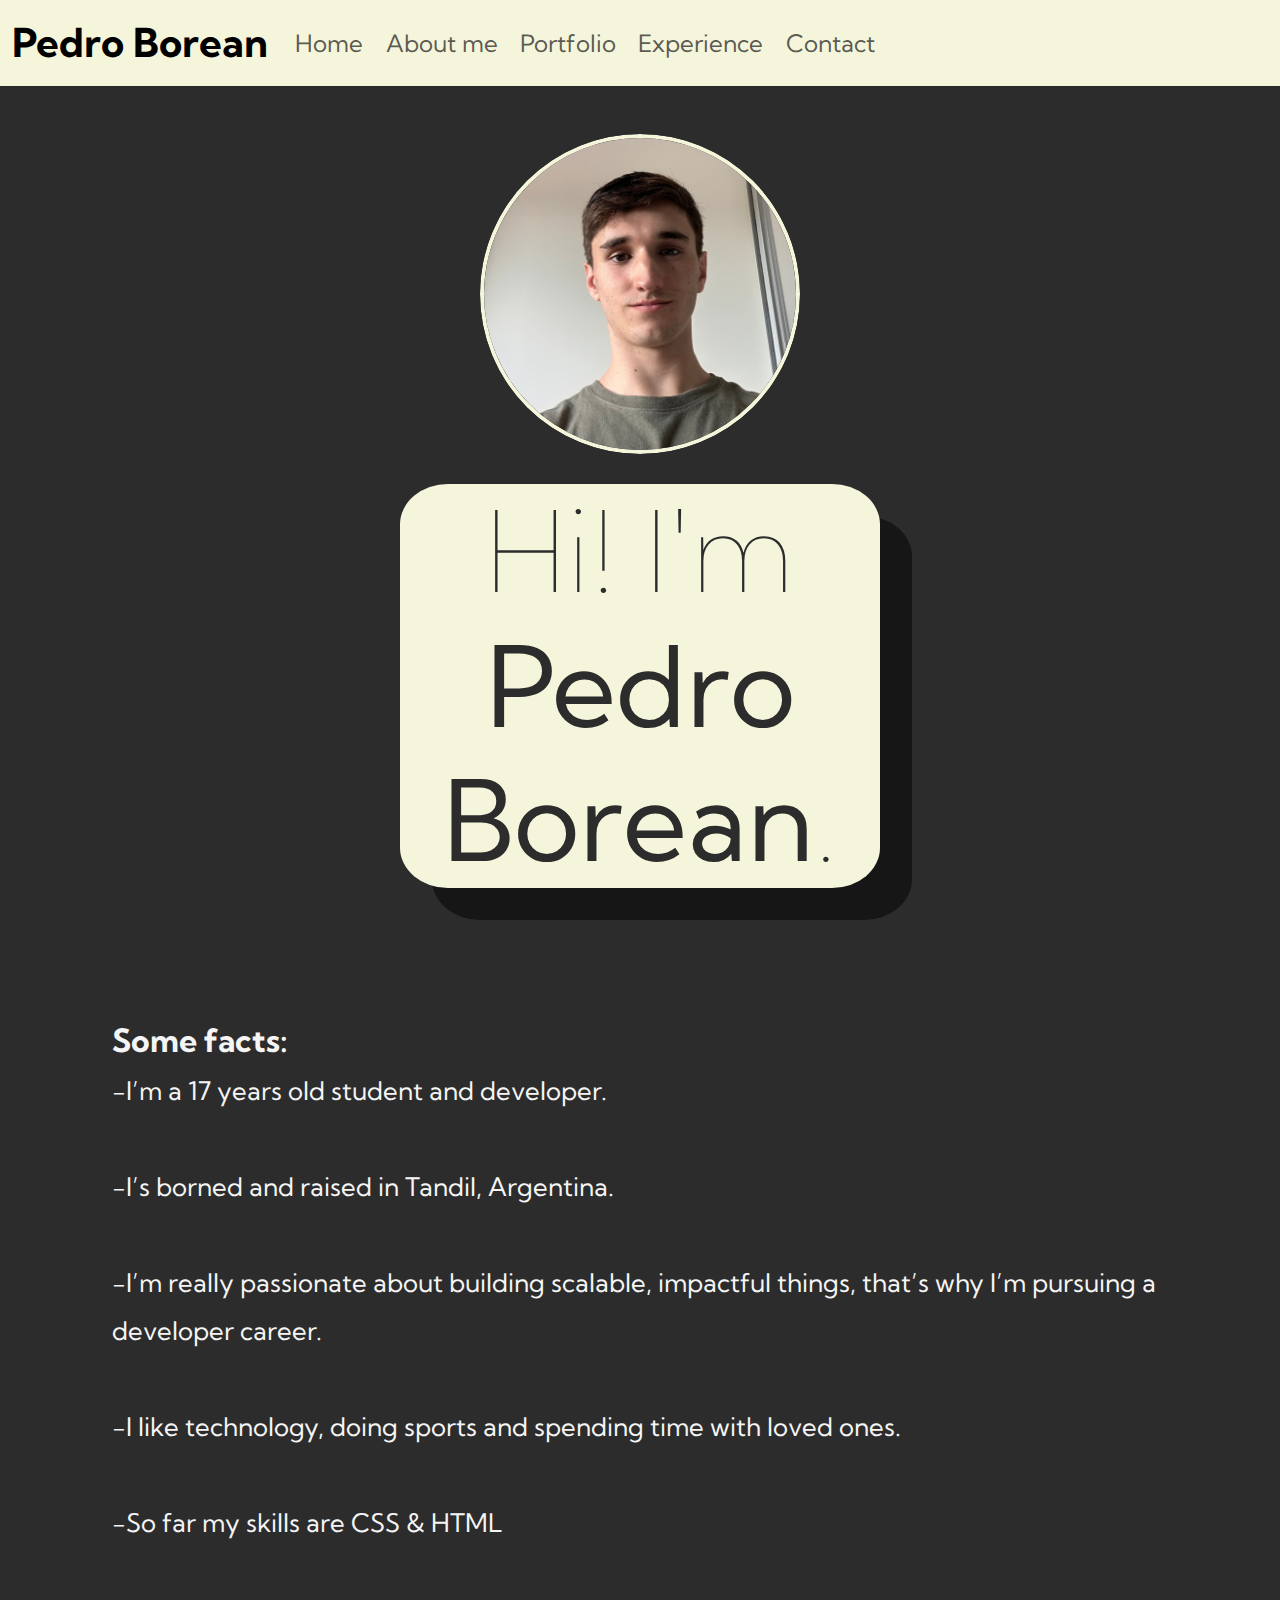
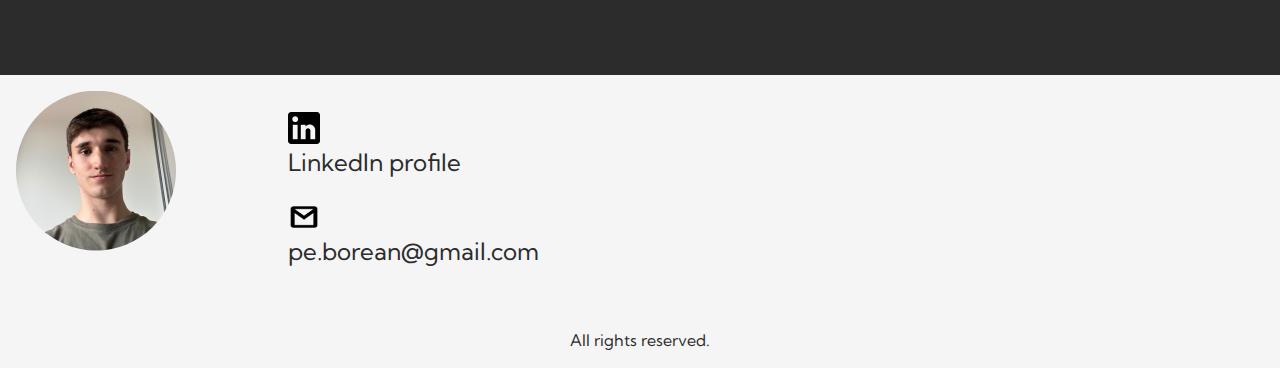
==== commit 80504855: "SEO optimized, no lorem text" ====
--- a/pages/about-me.html
+++ b/pages/about-me.html
@@ -3,7 +3,9 @@
   <head>
     <meta charset="UTF-8">
     <meta name="viewport" content="width=device-width, initial-scale=1.0">
-    <title>about me</title>
+    <meta name="description" content="Learn more about Pedro Borean, a 17-year-old student and aspiring developer from Tandil, Argentina. Passionate about technology, Pedro is building a career in development with skills in HTML and CSS. Discover his journey and interests, including sports and spending time with loved ones.">
+
+    <title>Pedro Borean - about me</title>
 
     <!-- Link to bootstrap -->
     <link href="https://cdn.jsdelivr.net/npm/bootstrap@5.3.3/dist/css/bootstrap.min.css" rel="stylesheet" integrity="sha384-QWTKZyjpPEjISv5WaRU9OFeRpok6YctnYmDr5pNlyT2bRjXh0JMhjY6hW+ALEwIH" crossorigin="anonymous">
@@ -55,7 +57,7 @@
         <!-- Top of page -->
         <div class="about-me-page-img-tittle">
                 <img src="../img/foto-propia.png" alt="Pedro Borean's face photo" class="about-me-page-img">
-                <h2 class="about-me-page-tittle">Hi! I'm <b>Pedro Borean</b>.</h2>
+                <h1 class="about-me-page-tittle">Hi! I'm <b>Pedro Borean</b>.</h1>
             </div>
 
             <!-- Article -->
--- a/css/main.css
+++ b/css/main.css
@@ -93,6 +93,52 @@
   justify-content: center;
 }
 
+@media screen and (min-width: 600px) {
+  header nav div {
+    /* Header styles */
+    /* tittle */
+  }
+  header nav div #nav-tittle {
+    font-size: 2.5rem;
+  }
+  header nav div ul {
+    /* items */
+  }
+  header nav div ul #nav-items-styles {
+    font-size: 1.5rem;
+    padding: 0.2rem;
+  }
+  /* Footer */
+  footer {
+    grid-template-columns: 20% 80%;
+    /* img */
+    /* linkedin img + txt */
+    /* Mail */
+  }
+  footer .footer-self-photo {
+    height: 10rem;
+  }
+  footer .linkedin-image-link {
+    margin: 0;
+    font-size: 1.5rem;
+    margin-left: 2rem;
+    margin-top: 2rem;
+    /* img */
+  }
+  footer .linkedin-image-link .linkedin-image {
+    display: inline-block;
+    height: 2rem;
+  }
+  footer .footer-mail-logo {
+    margin: 0;
+    font-size: 1.5rem;
+    margin-bottom: 2.7rem;
+    margin-left: 2rem;
+  }
+  footer .footer-mail-logo .mail-logo {
+    height: 2rem;
+  }
+}
 /* Home */
 .index-main {
   height: 100%;
@@ -195,6 +241,63 @@
   color: #2C2C2C;
 }
 
+@media screen and (min-width: 600px) {
+  .index-main {
+    display: flex;
+    flex-direction: column;
+    gap: 2rem;
+  }
+  .index-main div {
+    /* Img */
+    /* tittle desabled */
+  }
+  .index-main div .top-index-img {
+    height: 20rem;
+    margin-right: 2rem;
+    margin-top: 3rem;
+  }
+  .index-main div .top-index-tittle {
+    font-size: 5rem;
+    line-height: 5rem;
+  }
+  .index-main div .top-index-tittle b {
+    font-size: 5rem;
+  }
+  .index-main .index-text-section {
+    display: grid;
+    grid-template-areas: "caption caption caption" "portfolio none contact";
+    /* Desktop tittle */
+    /* Caption */
+    /* Go to the "projects" page */
+    /* Go to contact page */
+  }
+  .index-main .index-text-section .index-tittle-desktop {
+    display: none;
+  }
+  .index-main .index-text-section .index-text-caption {
+    margin-top: 0;
+    font-size: 1.6rem;
+    line-height: 2.3rem;
+    grid-area: caption;
+  }
+  .index-main .index-text-section .go-to-project-page {
+    font-size: 2rem;
+    margin-right: 4rem;
+    margin-left: 5rem;
+    box-shadow: 1rem 1rem rgba(0, 0, 0, 0.5);
+    grid-area: portfolio;
+    height: 7rem;
+    width: 12rem;
+  }
+  .index-main .index-text-section .go-to-contact-page {
+    grid-area: contact;
+    box-shadow: 1rem 1rem rgba(0, 0, 0, 0.5);
+    height: 7rem;
+    width: 12rem;
+    font-size: 2rem;
+    margin-right: 5rem;
+  }
+}
 main {
   /* Top of the page */
   /* Text */
@@ -244,6 +347,41 @@
   font-weight: bold;
 }
 
+@media screen and (min-width: 600px) {
+  main {
+    /* Top of the page */
+    /* Text */
+  }
+  main .about-me-page-img-tittle {
+    /* Img */
+    /* Tittle */
+  }
+  main .about-me-page-img-tittle .about-me-page-img {
+    height: 20rem;
+    width: 20rem;
+    margin-top: 3rem;
+    border-radius: 50%;
+    border: 0.25rem solid #F5F5DC;
+  }
+  main .about-me-page-img-tittle .about-me-page-tittle {
+    width: 30rem;
+    font-size: 7rem;
+    box-shadow: 2rem 2rem rgba(0, 0, 0, 0.5);
+    /* Bolder */
+  }
+  main .about-me-page-img-tittle .about-me-page-tittle b {
+    font-weight: bolder;
+  }
+  main .about-me-page-text {
+    font-size: 1.6rem;
+    line-height: 3rem;
+    padding: 5rem;
+    text-align: left;
+  }
+  main .about-me-page-text b {
+    font-size: 2rem;
+  }
+}
 /* Project's Page */
 .project-page {
   display: flex;
@@ -402,6 +540,11 @@
   font-size: 1rem;
   color: whitesmoke;
 }
+@media screen and (min-width: 600px) {
+  .experience-page-1 #experience-1-page-tittle {
+    font-size: 2.8rem;
+  }
+}
 
 /* Experience 2 */
 .experience-page-2 {
@@ -516,108 +659,4 @@
   margin: 1rem;
 }
 
-@media screen and (min-width: 600px) {
-  header nav div {
-    /* Header styles */
-    /* tittle */
-  }
-  header nav div #nav-tittle {
-    font-size: 2.5rem;
-  }
-  header nav div ul {
-    /* items */
-  }
-  header nav div ul #nav-items-styles {
-    font-size: 1.5rem;
-    padding: 0.2rem;
-  }
-  /* Footer */
-  footer {
-    grid-template-columns: 20% 80%;
-    /* img */
-    /* linkedin img + txt */
-    /* Mail */
-  }
-  footer .footer-self-photo {
-    height: 10rem;
-  }
-  footer .linkedin-image-link {
-    margin: 0;
-    font-size: 1.5rem;
-    margin-left: 2rem;
-    margin-top: 2rem;
-    /* img */
-  }
-  footer .linkedin-image-link .linkedin-image {
-    display: inline-block;
-    height: 2rem;
-  }
-  footer .footer-mail-logo {
-    margin: 0;
-    font-size: 1.5rem;
-    margin-bottom: 2.7rem;
-    margin-left: 2rem;
-  }
-  footer .footer-mail-logo .mail-logo {
-    height: 2rem;
-  }
-}
-@media screen and (min-width: 600px) {
-  .index-main {
-    display: flex;
-    flex-direction: column;
-    gap: 2rem;
-  }
-  .index-main div {
-    /* Img */
-    /* tittle desabled */
-  }
-  .index-main div .top-index-img {
-    height: 20rem;
-    margin-right: 2rem;
-    margin-top: 3rem;
-  }
-  .index-main div .top-index-tittle {
-    font-size: 5rem;
-    line-height: 5rem;
-  }
-  .index-main div .top-index-tittle b {
-    font-size: 5rem;
-  }
-  .index-main .index-text-section {
-    display: grid;
-    grid-template-areas: "caption caption caption" "portfolio none contact";
-    /* Desktop tittle */
-    /* Caption */
-    /* Go to the "projects" page */
-    /* Go to contact page */
-  }
-  .index-main .index-text-section .index-tittle-desktop {
-    display: none;
-  }
-  .index-main .index-text-section .index-text-caption {
-    margin-top: 0;
-    font-size: 1.6rem;
-    line-height: 2.3rem;
-    grid-area: caption;
-  }
-  .index-main .index-text-section .go-to-project-page {
-    font-size: 2rem;
-    margin-right: 4rem;
-    margin-left: 5rem;
-    box-shadow: 1rem 1rem rgba(0, 0, 0, 0.5);
-    grid-area: portfolio;
-    height: 7rem;
-    width: 12rem;
-  }
-  .index-main .index-text-section .go-to-contact-page {
-    grid-area: contact;
-    box-shadow: 1rem 1rem rgba(0, 0, 0, 0.5);
-    height: 7rem;
-    width: 12rem;
-    font-size: 2rem;
-    margin-right: 5rem;
-  }
-}
-
 /*# sourceMappingURL=main.css.map */
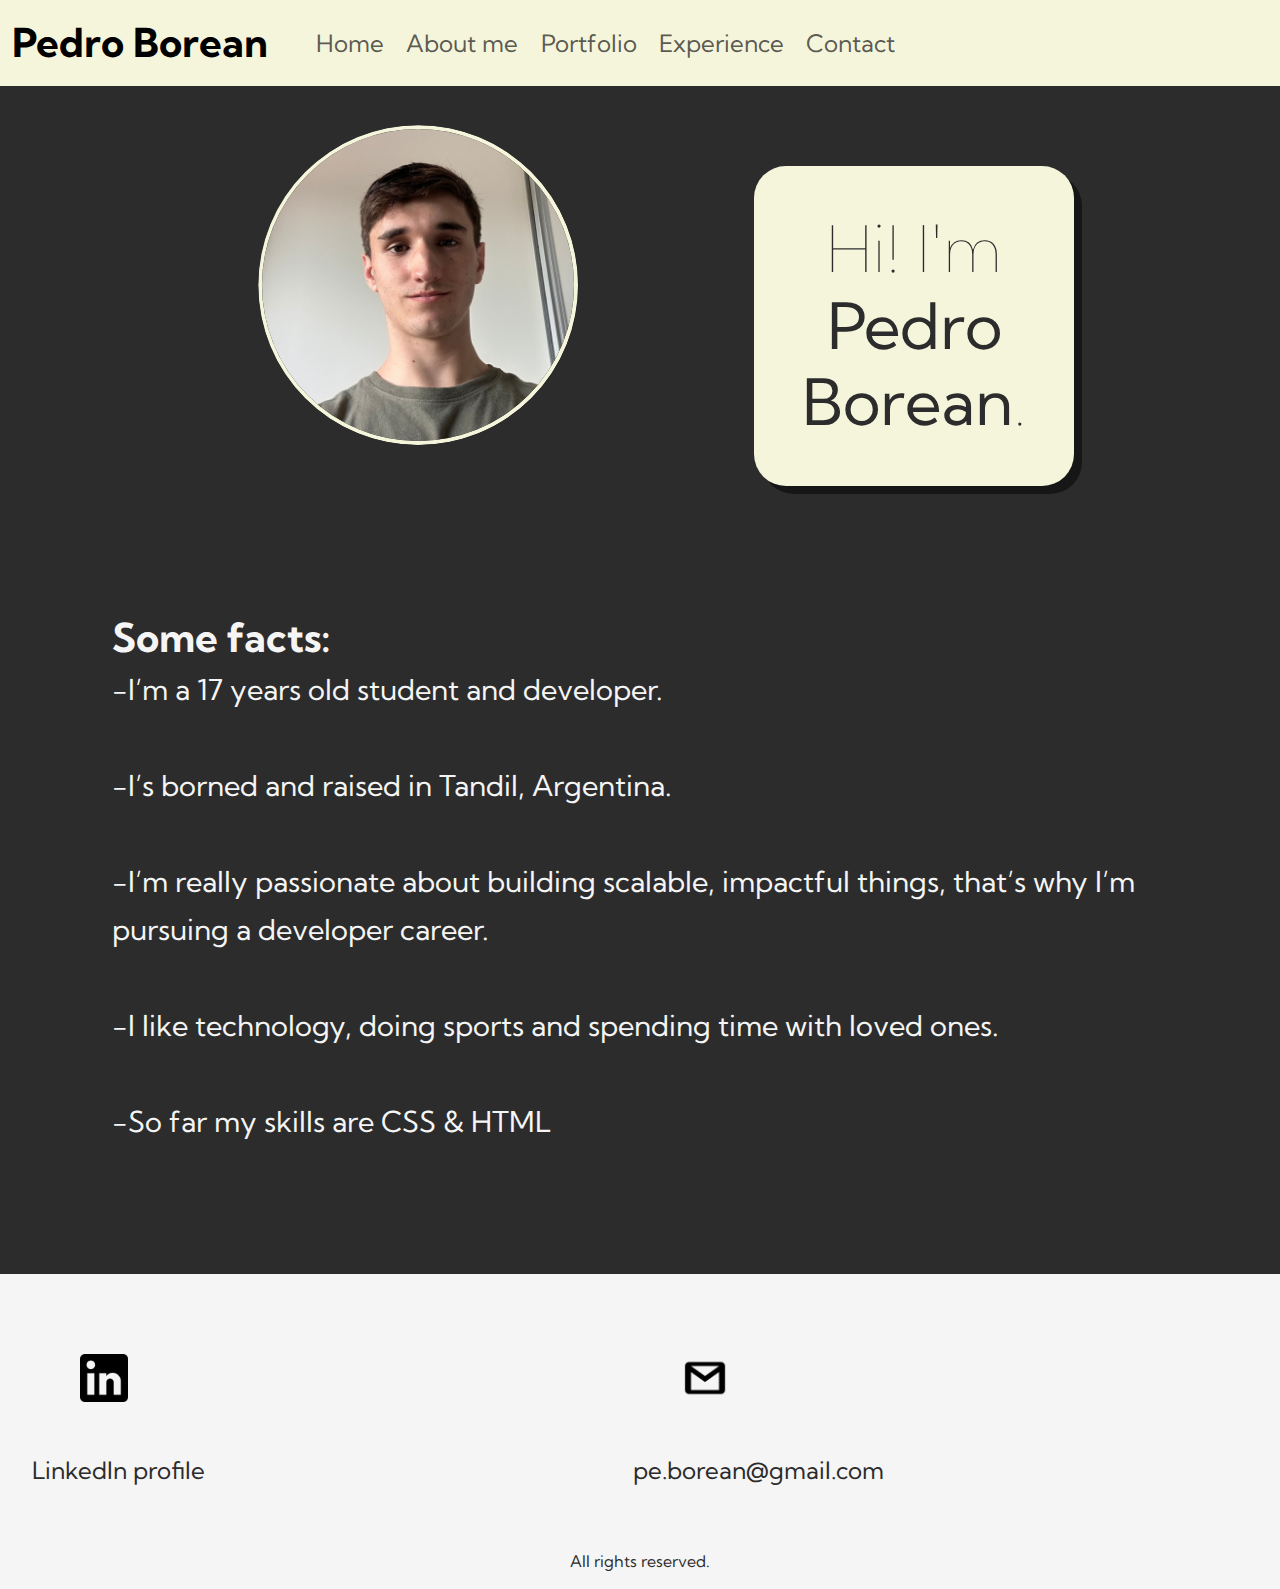
==== commit b01271d9: "proyecto finalizado" ====
--- a/pages/about-me.html
+++ b/pages/about-me.html
@@ -56,8 +56,8 @@
             
         <!-- Top of page -->
         <div class="about-me-page-img-tittle">
-                <img src="../img/foto-propia.png" alt="Pedro Borean's face photo" class="about-me-page-img">
-                <h1 class="about-me-page-tittle">Hi! I'm <b>Pedro Borean</b>.</h1>
+                <img src="../img/foto-propia.png" alt="Pedro Borean's face photo" class="about-me-page-img" id="about-me-page-img">
+                <h1 class="about-me-page-tittle" id="about-me-page-tittle">Hi! I'm <b>Pedro Borean</b>.</h1>
             </div>
 
             <!-- Article -->
@@ -79,12 +79,11 @@
     </main>
         <!-- Footer -->
     <footer>
-        <img src="../img/foto-propia.png" alt="Pedro Borean's photo" class="footer-self-photo">
 
         <!-- Linkedin link -->
         <div class="linkedin-image-link">
             <a href="https://www.linkedin.com/in/pedro-borean/">
-              <img src="../img/linkedin-logo.png" alt="Pedro's Linkedin profile" class="linkedin-image">
+              <img src="../img/linkedin-logo.png" alt="Pedro's Linkedin profile" class="linkedin-image" id="linkedin-image">
                 <p>LinkedIn profile</p>
             </a>
         </div>
@@ -92,7 +91,7 @@
         <!-- Gmail link -->
         <div class="footer-mail-logo">
           <a href="">
-              <img src="../img/gmail-logo.png" alt="mail logo" class="mail-logo">
+              <img src="../img/gmail-logo.png" alt="mail logo" class="mail-logo" id="mail-logo">
               <p>
                 pe.borean@gmail.com
               </p>
--- a/css/main.css
+++ b/css/main.css
@@ -15,18 +15,16 @@
   background-color: #F5F5DC;
   color: #2C2C2C;
   /* Taking out the text's colors */
+  /* Tittle's styles */
 }
 header a {
   color: #2C2C2C;
 }
-header nav div {
-  /* Tittle's styles */
-}
-header nav div #nav-tittle {
+header #nav-tittle {
   font-family: "Kumbh Sans";
   font-weight: bolder;
 }
-header nav div div ul #nav-items-styles:hover {
+header div ul #nav-items-styles:hover {
   display: inline-block;
   background-color: #2C2C2C;
   width: fit-content;
@@ -34,7 +32,7 @@
   border-radius: 0.5rem;
   /* Item's links styles */
 }
-header nav div div ul #nav-items-styles:hover #nav-items-link:hover {
+header div ul #nav-items-styles:hover #nav-items-link:hover {
   display: inline-block;
   color: whitesmoke;
 }
@@ -53,25 +51,18 @@
   color: #2C2C2C;
   height: fit-content;
   display: grid;
-  grid-template-areas: "img link" "img mail" "arr arr";
-  grid-template-columns: 45% 55%;
+  grid-template-areas: "link mail" "arr arr";
   /* text black */
-  /* My photo */
   /* LinkedIn's image + link */
   /* Mail + Logo */
 }
 footer a {
   color: #2C2C2C;
-}
-footer .footer-self-photo {
-  clip-path: circle(50% at 50% 50%);
-  height: 9rem;
-  margin: 1rem 1rem 0.8rem;
-  grid-area: img;
 }
 footer .linkedin-image-link {
   grid-area: link;
   margin-top: 2rem;
+  margin-left: 2rem;
   width: fit-content;
   /* LinkedIn's image */
 }
@@ -79,8 +70,10 @@
   height: 1.2rem;
 }
 footer .footer-mail-logo {
+  grid-area: mail;
   width: fit-content;
-  grid-area: mail;
+  margin-top: 2rem;
+  margin-left: 2rem;
   /* Mail logo */
 }
 footer .footer-mail-logo .mail-logo {
@@ -88,57 +81,10 @@
 }
 footer .all-rights-reserved {
   grid-area: arr;
-  display: grid;
-  align-content: center;
-  justify-content: center;
-}
-
-@media screen and (min-width: 600px) {
-  header nav div {
-    /* Header styles */
-    /* tittle */
-  }
-  header nav div #nav-tittle {
-    font-size: 2.5rem;
-  }
-  header nav div ul {
-    /* items */
-  }
-  header nav div ul #nav-items-styles {
-    font-size: 1.5rem;
-    padding: 0.2rem;
-  }
-  /* Footer */
-  footer {
-    grid-template-columns: 20% 80%;
-    /* img */
-    /* linkedin img + txt */
-    /* Mail */
-  }
-  footer .footer-self-photo {
-    height: 10rem;
-  }
-  footer .linkedin-image-link {
-    margin: 0;
-    font-size: 1.5rem;
-    margin-left: 2rem;
-    margin-top: 2rem;
-    /* img */
-  }
-  footer .linkedin-image-link .linkedin-image {
-    display: inline-block;
-    height: 2rem;
-  }
-  footer .footer-mail-logo {
-    margin: 0;
-    font-size: 1.5rem;
-    margin-bottom: 2.7rem;
-    margin-left: 2rem;
-  }
-  footer .footer-mail-logo .mail-logo {
-    height: 2rem;
-  }
-}
+  display: block;
+  text-align: center;
+}
+
 /* Home */
 .index-main {
   height: 100%;
@@ -149,7 +95,8 @@
 }
 .index-main .top-index-img-tittle {
   display: flex;
-  flex-wrap: wrap;
+  flex-direction: column;
+  align-items: center;
   justify-content: center;
   /* Img */
   /* Tittle */
@@ -241,82 +188,23 @@
   color: #2C2C2C;
 }
 
-@media screen and (min-width: 600px) {
-  .index-main {
-    display: flex;
-    flex-direction: column;
-    gap: 2rem;
-  }
-  .index-main div {
-    /* Img */
-    /* tittle desabled */
-  }
-  .index-main div .top-index-img {
-    height: 20rem;
-    margin-right: 2rem;
-    margin-top: 3rem;
-  }
-  .index-main div .top-index-tittle {
-    font-size: 5rem;
-    line-height: 5rem;
-  }
-  .index-main div .top-index-tittle b {
-    font-size: 5rem;
-  }
-  .index-main .index-text-section {
-    display: grid;
-    grid-template-areas: "caption caption caption" "portfolio none contact";
-    /* Desktop tittle */
-    /* Caption */
-    /* Go to the "projects" page */
-    /* Go to contact page */
-  }
-  .index-main .index-text-section .index-tittle-desktop {
-    display: none;
-  }
-  .index-main .index-text-section .index-text-caption {
-    margin-top: 0;
-    font-size: 1.6rem;
-    line-height: 2.3rem;
-    grid-area: caption;
-  }
-  .index-main .index-text-section .go-to-project-page {
-    font-size: 2rem;
-    margin-right: 4rem;
-    margin-left: 5rem;
-    box-shadow: 1rem 1rem rgba(0, 0, 0, 0.5);
-    grid-area: portfolio;
-    height: 7rem;
-    width: 12rem;
-  }
-  .index-main .index-text-section .go-to-contact-page {
-    grid-area: contact;
-    box-shadow: 1rem 1rem rgba(0, 0, 0, 0.5);
-    height: 7rem;
-    width: 12rem;
-    font-size: 2rem;
-    margin-right: 5rem;
-  }
-}
-main {
-  /* Top of the page */
-  /* Text */
-}
-main .about-me-page-img-tittle {
+/* Top of the page */
+.about-me-page-img-tittle {
   display: flex;
   flex-direction: column;
   align-items: center;
+  justify-content: center;
   /* Img */
   /* Tittle */
 }
-main .about-me-page-img-tittle .about-me-page-img {
+.about-me-page-img-tittle .about-me-page-img {
   clip-path: circle(50% at 50% 50%);
   height: 10rem;
   width: 10rem;
   margin: 0.9rem;
   box-shadow: 0.5rem 0.5rem rgba(0, 0, 0, 0.5);
 }
-main .about-me-page-img-tittle .about-me-page-tittle {
+.about-me-page-img-tittle .about-me-page-tittle {
   margin: 1rem;
   font-size: 4rem;
   font-weight: lighter;
@@ -328,10 +216,12 @@
   box-shadow: 0.5rem 0.5rem rgba(0, 0, 0, 0.5);
   /* Bolder */
 }
-main .about-me-page-img-tittle .about-me-page-tittle b {
+.about-me-page-img-tittle .about-me-page-tittle b {
   font-weight: bolder;
 }
-main .about-me-page-text {
+
+/* Text */
+.about-me-page-text {
   line-height: 3rem;
   margin: 2rem 2rem 0 2rem;
   padding-bottom: 2rem;
@@ -340,48 +230,13 @@
   color: whitesmoke;
   background-color: #2C2C2C;
 }
-main .about-me-page-text p {
+.about-me-page-text p {
   margin-bottom: 3rem;
 }
-main .about-me-page-text p b {
+.about-me-page-text p b {
   font-weight: bold;
 }
 
-@media screen and (min-width: 600px) {
-  main {
-    /* Top of the page */
-    /* Text */
-  }
-  main .about-me-page-img-tittle {
-    /* Img */
-    /* Tittle */
-  }
-  main .about-me-page-img-tittle .about-me-page-img {
-    height: 20rem;
-    width: 20rem;
-    margin-top: 3rem;
-    border-radius: 50%;
-    border: 0.25rem solid #F5F5DC;
-  }
-  main .about-me-page-img-tittle .about-me-page-tittle {
-    width: 30rem;
-    font-size: 7rem;
-    box-shadow: 2rem 2rem rgba(0, 0, 0, 0.5);
-    /* Bolder */
-  }
-  main .about-me-page-img-tittle .about-me-page-tittle b {
-    font-weight: bolder;
-  }
-  main .about-me-page-text {
-    font-size: 1.6rem;
-    line-height: 3rem;
-    padding: 5rem;
-    text-align: left;
-  }
-  main .about-me-page-text b {
-    font-size: 2rem;
-  }
-}
 /* Project's Page */
 .project-page {
   display: flex;
@@ -396,12 +251,14 @@
   margin-bottom: 1.7rem;
   border-bottom: solid whitesmoke;
   font-weight: bolder;
+  color: whitesmoke;
 }
 
 .projects-cards {
   display: flex;
   flex-direction: column;
   align-items: center;
+  justify-content: center;
   gap: 3rem;
 }
 
@@ -413,34 +270,32 @@
   display: flex;
   flex-direction: column;
   align-items: center;
+  justify-content: center;
   background-color: #F5F5DC;
   color: #2C2C2C;
   box-shadow: 0.5rem 0.5rem rgba(0, 0, 0, 0.5);
-}
-.project-1-page h3 {
   /* tittle */
-}
-.project-1-page h3 a {
+  /* tech list */
+}
+.project-1-page .project-1-page-tittle {
   color: #2C2C2C;
   margin-bottom: 1rem;
   font-size: 1.7rem;
   font-weight: bold;
 }
-.project-1-page div {
-  /* tech list */
-}
-.project-1-page div a {
+.project-1-page a {
   align-items: center;
   /* Img's style */
 }
-.project-1-page div a img {
+.project-1-page a .project-1-page-img {
   width: 10rem;
   height: 8rem;
   border-radius: 10%;
   box-shadow: 0.5rem 0.5rem rgba(0, 0, 0, 0.5);
   grid-area: img;
-}
-.project-1-page div ul {
+  margin-left: 1rem;
+}
+.project-1-page ul {
   margin-top: 0.25rem;
   padding: 5px;
   list-style: none;
@@ -451,7 +306,7 @@
   font-size: 1rem;
   /* tech list items */
 }
-.project-1-page div ul li {
+.project-1-page ul li {
   border-bottom: solid #2C2C2C;
   border-width: 2px;
 }
@@ -475,9 +330,6 @@
   color: #2C2C2C;
   font-weight: 700;
 }
-.project-1-page .project-1-page-img {
-  margin-left: 1rem;
-}
 .project-1-page .project-1-page-go-to-project:hover {
   transition: 600ms;
   box-shadow: 0 0 0 0.5rem rgba(0, 0, 0, 0.5);
@@ -494,6 +346,7 @@
   display: flex;
   flex-direction: column;
   align-items: center;
+  justify-content: center;
 }
 
 /* Experience section */
@@ -503,6 +356,7 @@
   margin-bottom: 1.7rem;
   border-bottom: solid whitesmoke;
   font-weight: bolder;
+  color: whitesmoke;
 }
 
 /* Experience 1 */
@@ -540,11 +394,6 @@
   font-size: 1rem;
   color: whitesmoke;
 }
-@media screen and (min-width: 600px) {
-  .experience-page-1 #experience-1-page-tittle {
-    font-size: 2.8rem;
-  }
-}
 
 /* Experience 2 */
 .experience-page-2 {
@@ -571,6 +420,7 @@
   height: 5rem;
   background-color: whitesmoke;
   margin-left: 1rem;
+  height: fit-content;
 }
 .experience-page-2 div p {
   grid-area: text;
@@ -580,9 +430,6 @@
   line-height: 25px;
   font-size: 1rem;
   color: whitesmoke;
-}
-.experience-page-2 img {
-  height: fit-content;
 }
 
 /* Contact Page */
@@ -659,4 +506,355 @@
   margin: 1rem;
 }
 
+article {
+  display: flex;
+  flex-direction: column;
+  align-items: center;
+  /* tittle */
+  /* subheadings */
+}
+article h1 {
+  font-size: 3rem;
+  margin-top: 1rem;
+  margin-bottom: 1.7rem;
+  border-bottom: solid whitesmoke;
+  font-weight: bolder;
+  color: whitesmoke;
+  margin-top: 2rem;
+}
+article h2 {
+  font-size: 1.5rem;
+  margin-left: 1rem;
+  margin-top: 1rem;
+  font-weight: bolder;
+}
+article summary p {
+  line-height: 25px;
+  font-size: 1rem;
+  font-stretch: extra-condensed;
+  color: whitesmoke;
+  text-align: left;
+  margin-top: 0.1rem;
+  margin-left: 1rem;
+}
+article img {
+  margin: 1rem;
+  margin-top: 1rem;
+  box-shadow: 0.5rem 0.5rem rgba(0, 0, 0, 0.5);
+  height: 18rem;
+  border: #2C2C2C 2px solid;
+}
+article div h2 {
+  margin-left: 1rem;
+}
+article div p {
+  color: whitesmoke;
+  margin-top: 0.1rem;
+  padding-bottom: 1rem;
+}
+
+@media screen and (min-width: 600px) {
+  /* Header styles */
+  /* tittle */
+  #nav-tittle {
+    font-size: 2.5rem;
+  }
+  /* items */
+  #nav-items-styles {
+    font-size: 1.5rem;
+    padding: 0.2rem;
+  }
+  /* Footer */
+  /* linkedin img + txt */
+  .linkedin-image-link {
+    margin: 0;
+    font-size: 1rem;
+    margin-left: 2rem;
+    margin-top: 2rem;
+    /* img */
+  }
+  .linkedin-image-link #linkedin-image {
+    display: inline-block;
+    height: 3rem;
+  }
+  /* Mail */
+  .footer-mail-logo {
+    margin: 0;
+    font-size: 1rem;
+    margin-bottom: 2.7rem;
+    margin-left: 2rem;
+  }
+  .footer-mail-logo #mail-logo {
+    height: 3rem;
+  }
+}
+@media screen and (min-width: 600px) {
+  .index-main {
+    display: flex;
+    flex-direction: column;
+    align-items: center;
+    justify-content: center;
+    gap: 2rem;
+    /* Img */
+    /* tittle desabled */
+  }
+  .index-main .top-index-img {
+    height: 20rem;
+    margin-right: 2rem;
+    margin-top: 3rem;
+  }
+  .index-main .top-index-tittle {
+    font-size: 5rem;
+    line-height: 5rem;
+  }
+  .index-main .top-index-tittle b {
+    font-size: 5rem;
+  }
+  .index-main .index-text-section {
+    display: grid;
+    grid-template-areas: "caption caption caption" "portfolio none contact";
+    /* Desktop tittle */
+    /* Caption */
+    /* Go to the "projects" page */
+    /* Go to contact page */
+  }
+  .index-main .index-text-section .index-tittle-desktop {
+    display: none;
+  }
+  .index-main .index-text-section .index-text-caption {
+    margin-top: 0;
+    font-size: 1.6rem;
+    line-height: 2.3rem;
+    grid-area: caption;
+  }
+  .index-main .index-text-section .go-to-project-page {
+    font-size: 2rem;
+    margin-right: 4rem;
+    margin-left: 5rem;
+    box-shadow: 1rem 1rem rgba(0, 0, 0, 0.5);
+    grid-area: portfolio;
+    height: 7rem;
+    width: 12rem;
+  }
+  .index-main .index-text-section .go-to-contact-page {
+    grid-area: contact;
+    box-shadow: 1rem 1rem rgba(0, 0, 0, 0.5);
+    height: 7rem;
+    width: 12rem;
+    font-size: 2rem;
+    margin-right: 5rem;
+  }
+}
+@media screen and (min-width: 600px) {
+  /* Img */
+  #about-me-page-img {
+    height: 20rem;
+    width: 20rem;
+    margin-bottom: 2rem;
+    border-radius: 50%;
+    border: 0.25rem solid #F5F5DC;
+  }
+  /* Tittle */
+  .about-me-page-tittle {
+    width: 30rem;
+    font-size: 7rem;
+    box-shadow: 2rem 2rem rgba(0, 0, 0, 0.5);
+    /* Bolder */
+  }
+  .about-me-page-tittle b {
+    font-weight: bolder;
+  }
+  /* Text */
+  .about-me-page-text {
+    font-size: 1.6rem;
+    line-height: 3rem;
+    padding: 5rem;
+    text-align: left;
+  }
+  .about-me-page-text b {
+    font-size: 2rem;
+  }
+}
+@media screen and (min-width: 600px) {
+  div {
+    margin: 0 2rem 0 1.3rem;
+  }
+  div #experience-1-page-tittle {
+    font-size: 2.8rem;
+  }
+  div .experience-1-page-img {
+    height: 10rem;
+    width: 10rem;
+    margin-bottom: 2rem;
+  }
+  #experience-1-page-text p {
+    font-size: 1.2rem;
+    line-height: 2rem;
+  }
+}
+@media screen and (min-width: 600px) {
+  /* Contact Page */
+  .contact-page {
+    display: flex;
+    flex-direction: column;
+    align-items: center;
+    justify-content: center;
+    text-align: center;
+    /* tittle */
+    /* Name */
+    /* Email */
+    /* Message */
+  }
+  .contact-page .contact-tittle {
+    font-size: 7rem;
+  }
+  .contact-page .name-div .name-label {
+    font-size: 1.7rem;
+  }
+  .contact-page .name-div .name-input {
+    width: 50rem;
+    height: 3rem;
+  }
+  .contact-page .email-div {
+    margin-top: 2rem;
+  }
+  .contact-page .email-div .email-label {
+    font-size: 1.7rem;
+  }
+  .contact-page .email-div .email-input {
+    width: 50rem;
+    height: 3rem;
+  }
+  .contact-page .message-div {
+    margin-top: 2rem;
+  }
+  .contact-page .message-div .message-label {
+    font-size: 1.7rem;
+  }
+  .contact-page .message-div .message-input {
+    width: 50rem;
+    margin: 1rem;
+  }
+}
+@media screen and (min-width: 600px) {
+  /* subheadings */
+  h2 {
+    font-size: 2rem;
+  }
+  .project-example-page-text p {
+    line-height: 40px;
+    font-size: 1.5rem;
+  }
+  img {
+    margin: 3rem;
+    height: 25rem;
+  }
+  div h2 {
+    margin-left: 1rem;
+  }
+  div p {
+    line-height: 40px;
+    font-size: 1.5rem;
+  }
+}
+@media screen and (min-width: 1024px) {
+  .index-main {
+    display: grid;
+    grid-template-areas: "img text text" "img text text";
+    /* tablet and mobile tittle */
+  }
+  .index-main .top-index-tittle {
+    display: none;
+  }
+  .index-main .index-text-section {
+    grid-area: text;
+    grid-template-areas: "tittle tittle tittle" "caption caption caption" "portfolio none contact";
+    /* Tittle */
+    /* Caption */
+    /* Go to the "projects" page */
+    /* Go to contact page */
+  }
+  .index-main .index-text-section .index-tittle-desktop {
+    display: inline-block;
+    grid-area: tittle;
+    margin-top: 5rem;
+  }
+  .index-main .index-text-section .index-text-caption {
+    text-align: left;
+    margin-left: 0;
+    line-height: 45px;
+  }
+  .index-main .index-text-section .go-to-project-page {
+    margin-right: 0;
+  }
+  .index-main .index-text-section .go-to-contact-page {
+    margin-right: 10rem;
+    margin-bottom: 10rem;
+  }
+}
+@media screen and (min-width: 1024px) {
+  /* Top of the page */
+  .about-me-page-img-tittle {
+    display: flex;
+    flex-direction: row;
+    align-content: center;
+    /* Img */
+    /* Tittle */
+  }
+  .about-me-page-img-tittle .about-me-page-img {
+    margin-right: 10rem;
+    margin-left: 5rem;
+    height: 20rem;
+    width: 20rem;
+  }
+  .about-me-page-img-tittle .about-me-page-tittle {
+    margin-top: 5rem;
+    height: 20rem;
+    width: 20rem;
+    align-content: center;
+  }
+  /* Text */
+  .about-me-page-text {
+    font-size: 1.8rem;
+    line-height: 3rem;
+    padding: 5rem;
+    text-align: left;
+  }
+  .about-me-page-text b {
+    font-size: 2.5rem;
+  }
+}
+@media screen and (min-width: 1024px) {
+  .project-1-page {
+    display: grid;
+    grid-template-areas: "tittle tittle" "img caption";
+    /* tittle */
+  }
+  .project-1-page .project-1-page-tittle {
+    grid-area: tittle;
+  }
+  .project-1-page .project-1-page-img-tech {
+    grid-area: img;
+    /* tech list */
+  }
+  .project-1-page .project-1-page-img-tech .project-1-page-img {
+    height: 10rem;
+    width: 13rem;
+    margin-top: 3rem;
+  }
+  .project-1-page .project-1-page-img-tech ul {
+    margin-left: 1.4rem;
+  }
+  .project-1-page div {
+    grid-area: caption;
+    /* text */
+    font-size: 1.2rem;
+    line-height: 2rem;
+    padding-bottom: 2rem;
+  }
+  .project-1-page div a {
+    grid-area: caption;
+  }
+}
+
 /*# sourceMappingURL=main.css.map */
